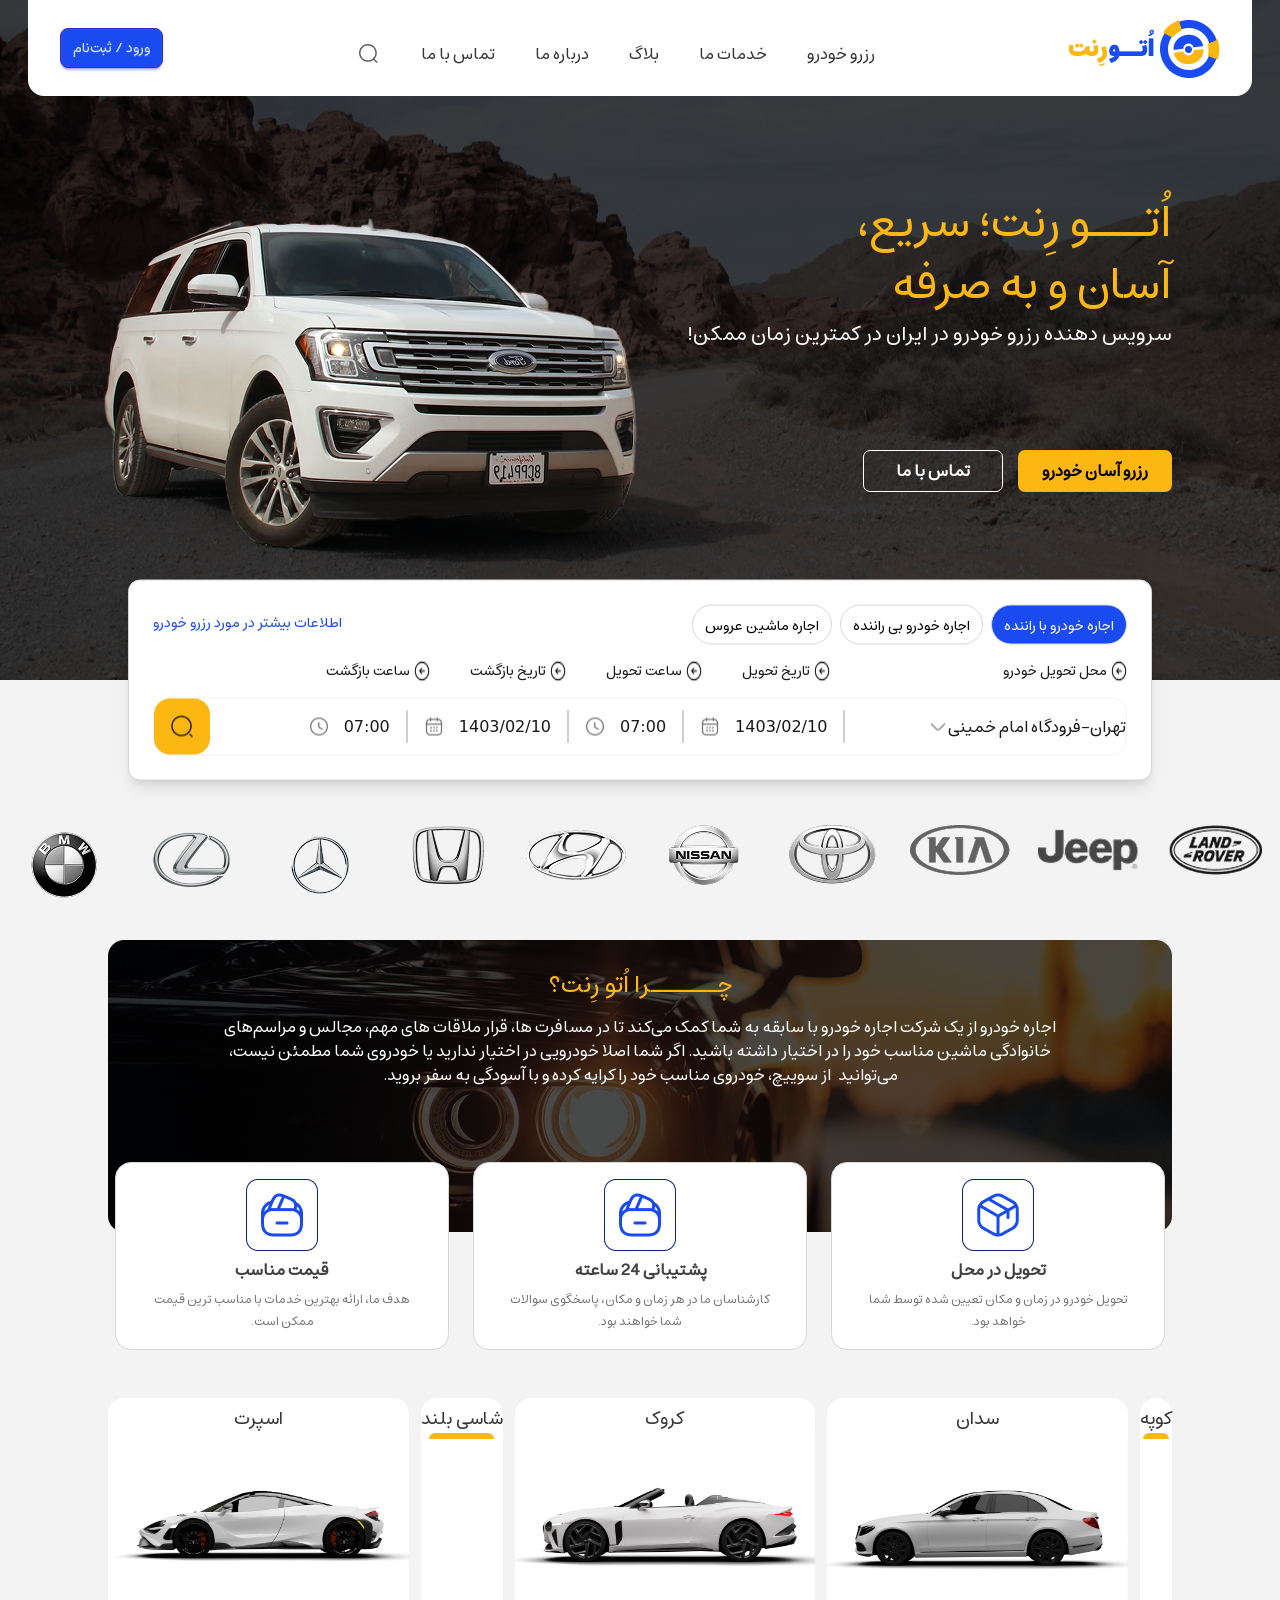
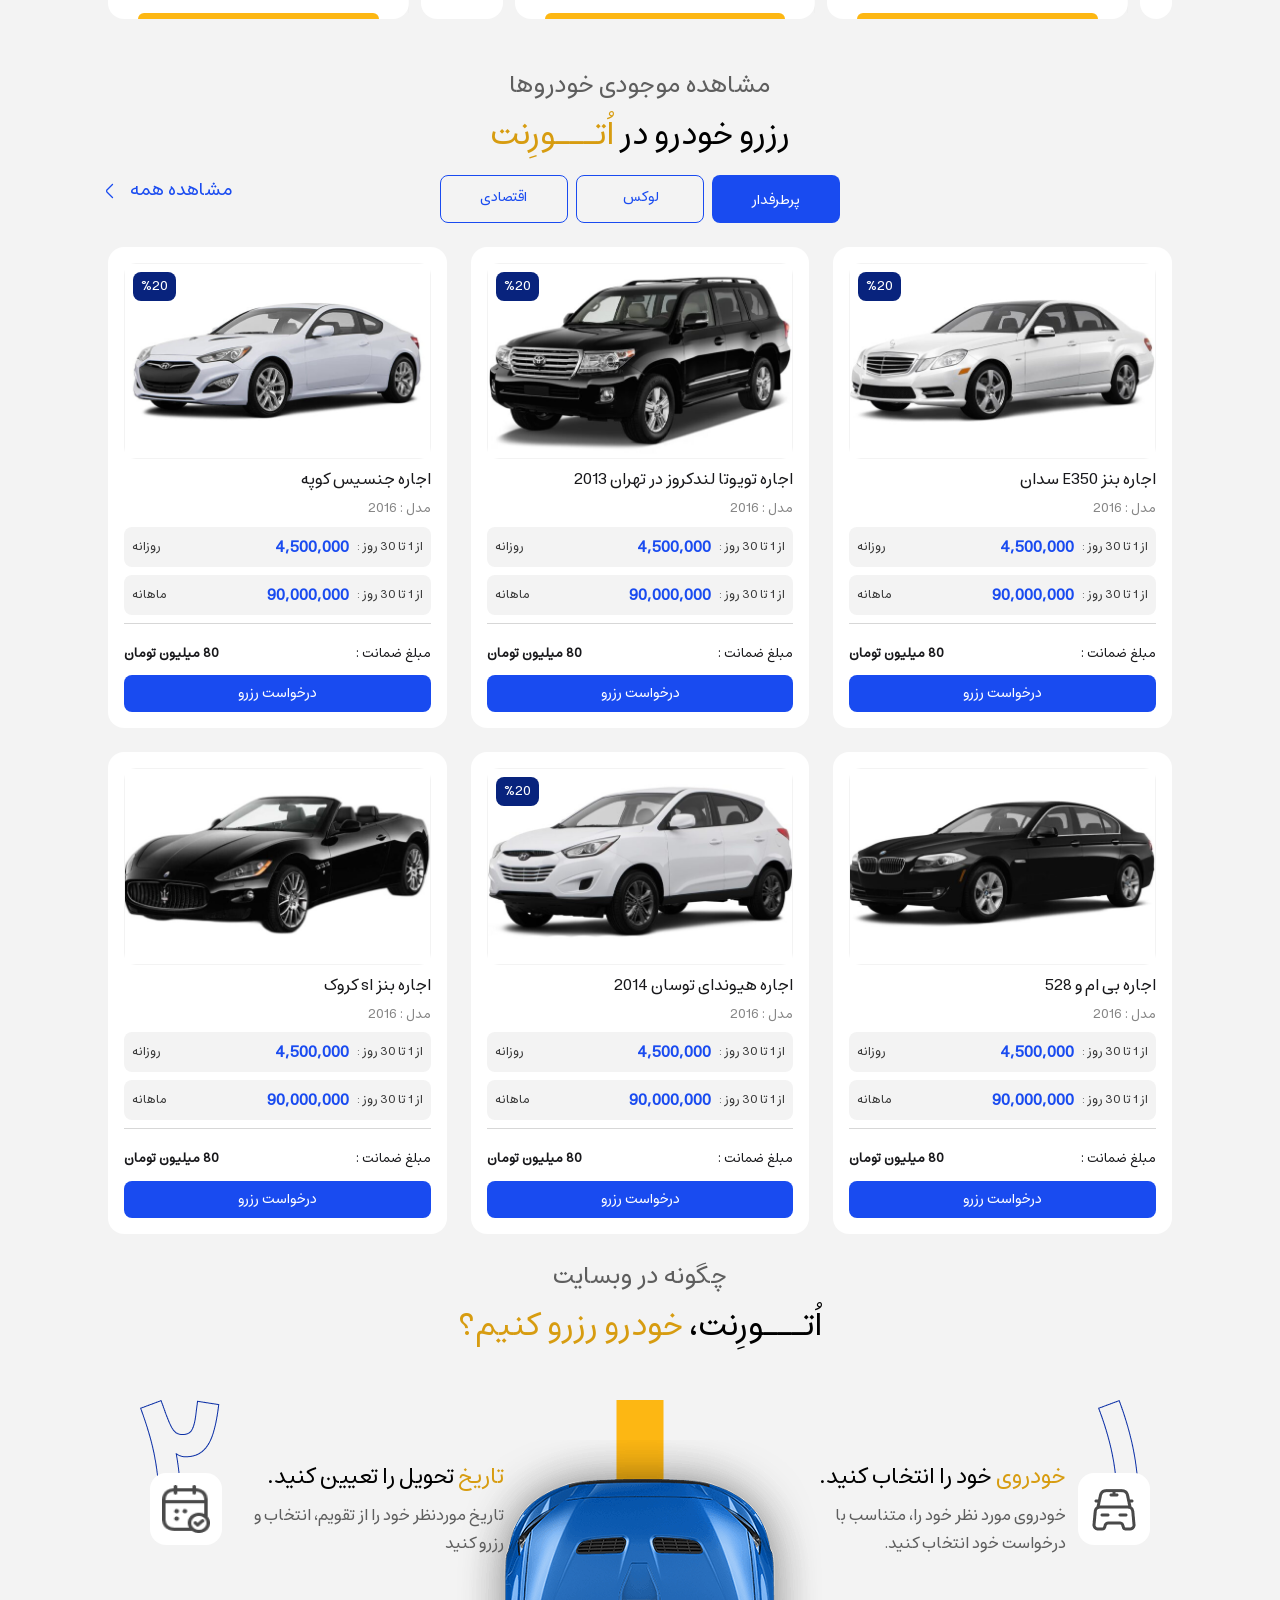
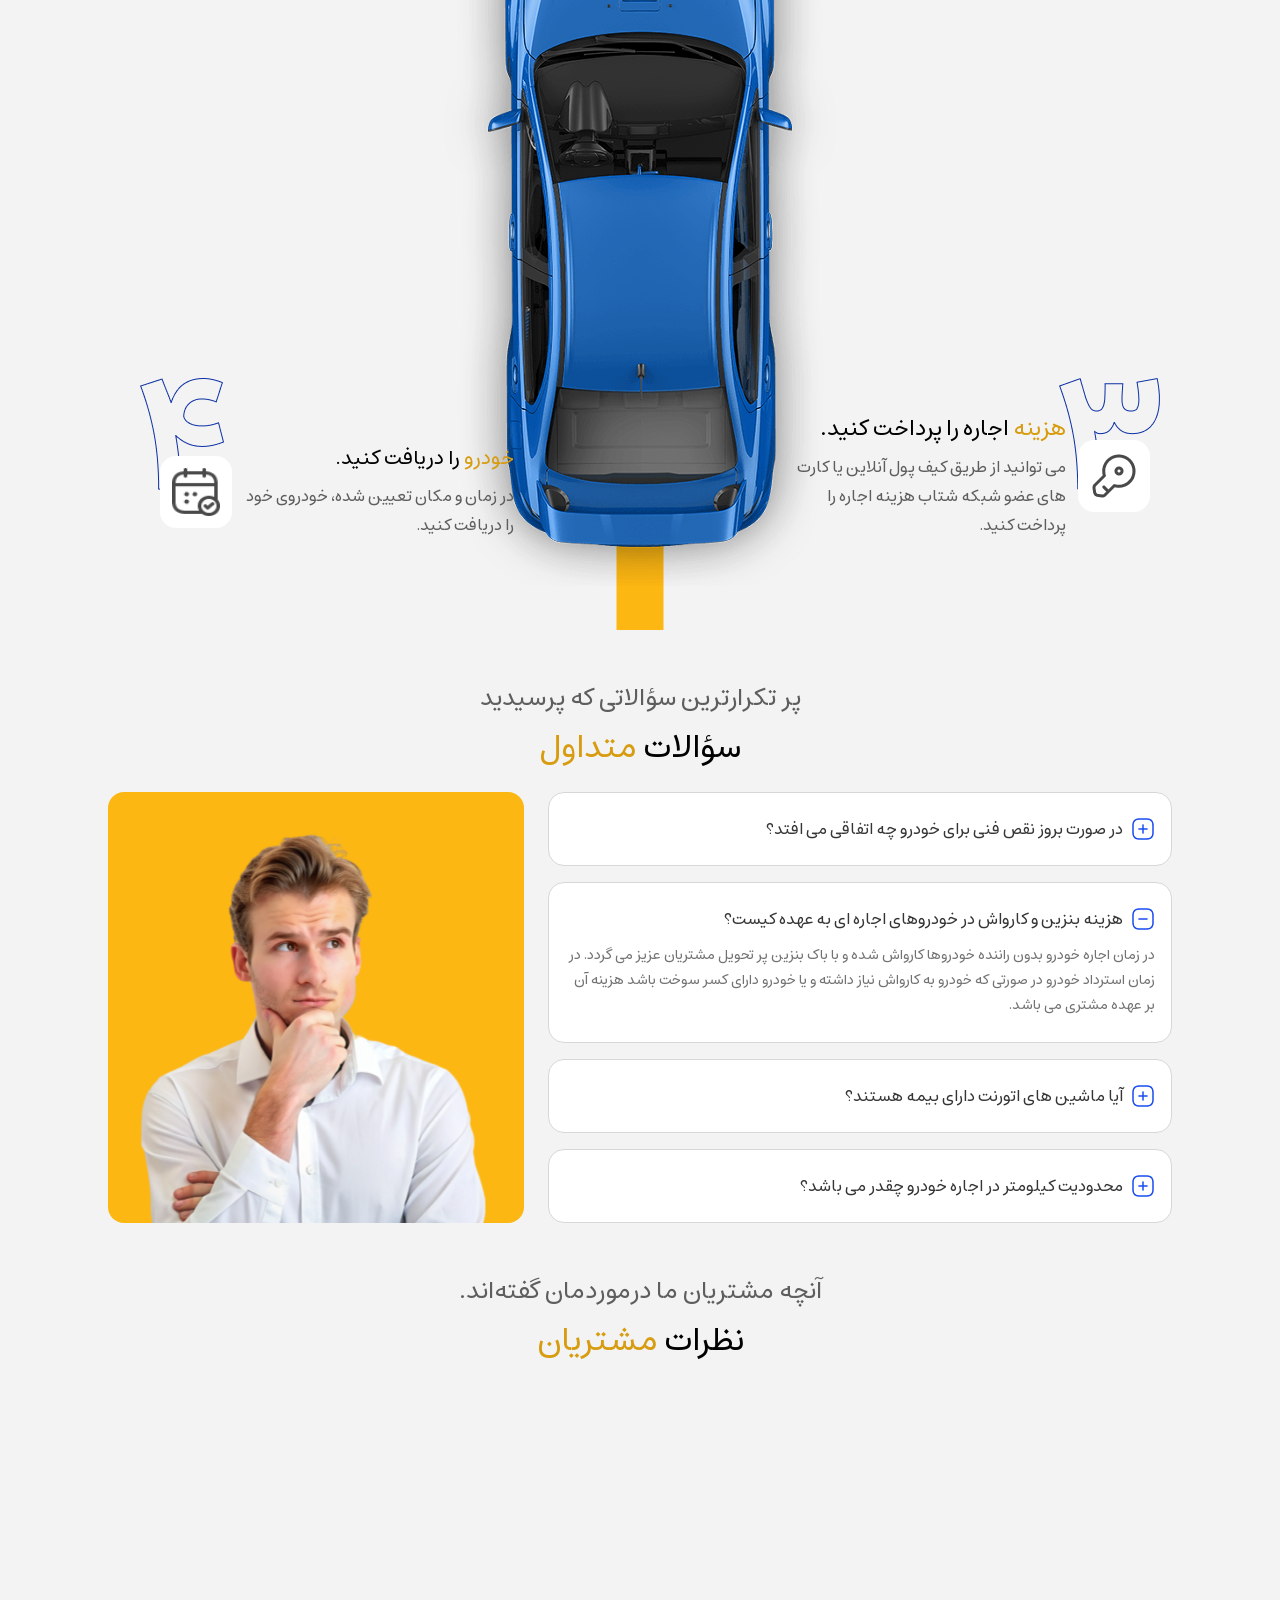
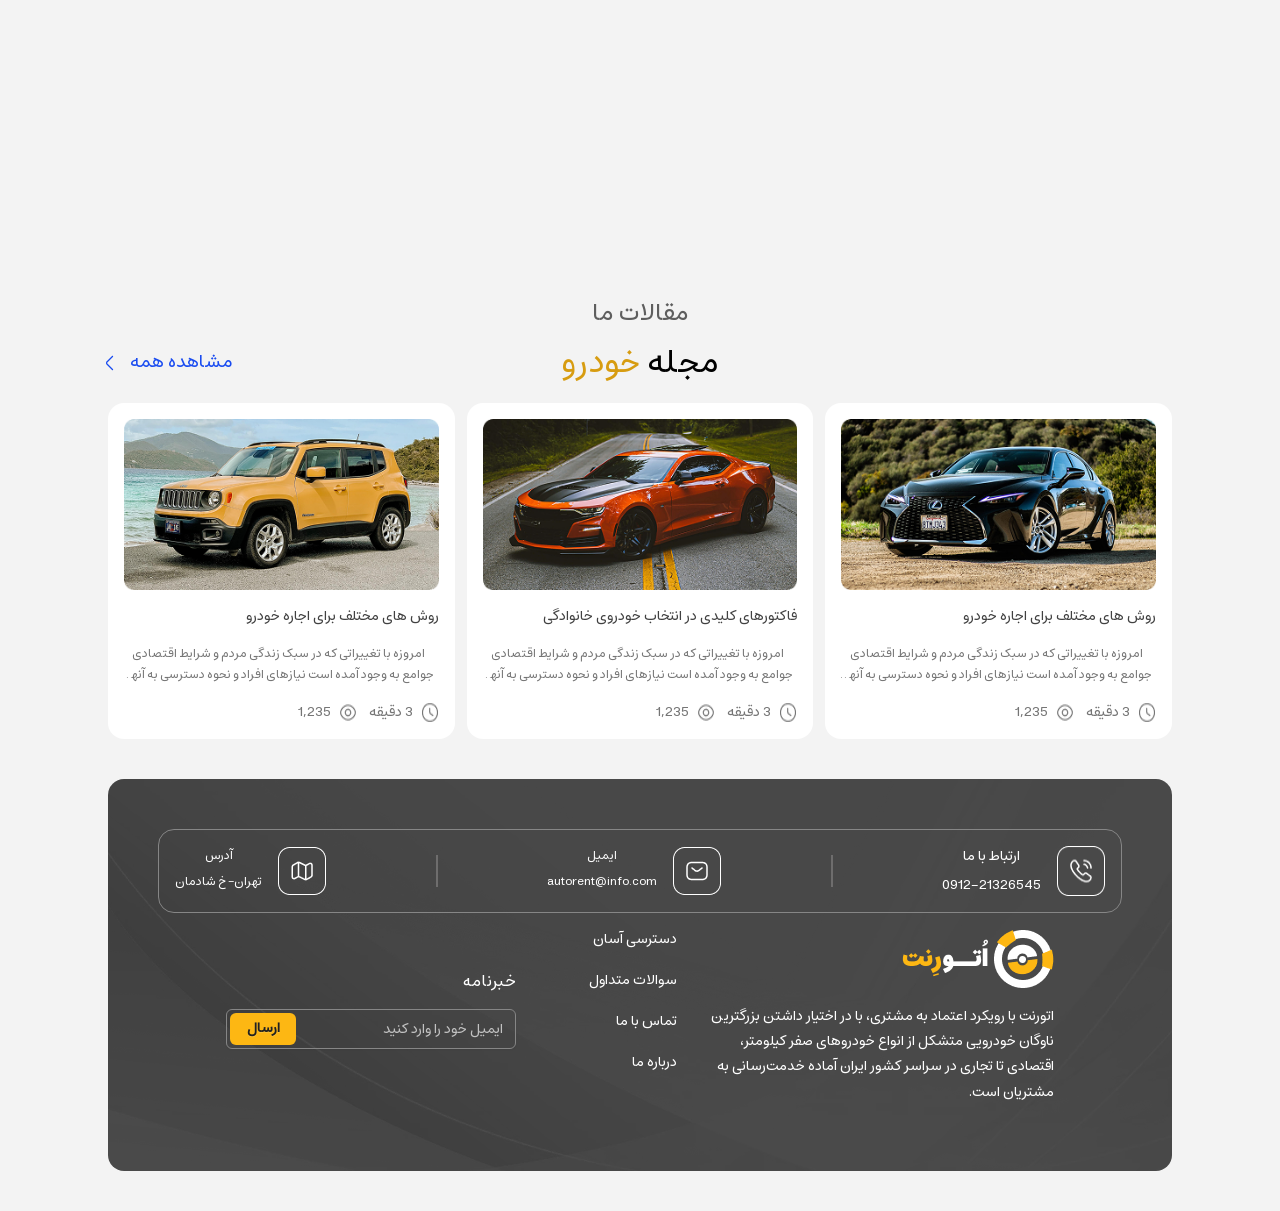
==== index.html @ 55650dcd "auto-2" ====
<!DOCTYPE html>
<html lang="en" dir="rtl">
  <head>
    <meta charset="UTF-8" />
    <meta name="viewport" content="width=device-width, initial-scale=1.0" />
    <title>Auto Rent</title>
    <link rel="shortcut icon" href="./src/images/favicon.ico" type="image/x-icon">
    <link rel="stylesheet" href="./src/css/output.css" />
    <link rel="stylesheet" href="./swiper/swiper-bundle.min.css" />
  </head>
  <body class="bg-[#F3F3F3]">
    <!-- #region wrapper-->
    <div class="wrapper w-full max-w-[1440px] mx-auto">
      <!-- #region banner-header-->
      <div
        class="bannerHeader w-full h-[680px] bg-[url(/src/images/main-page/main-page.png)] bg-center relative"
      >
        <div
          class="w-full h-full bg-[url(/src/images/main-page/top-img.png)] bg-center bg-no-repeat absolute bottom-[-30px]"
        ></div>
        <!-- #region header-menu-->
        <div
          class="w-full lg:max-w-[1224px] lg:h-24 h-20 rounded-b-2xl mx-auto bg-white lg:px-8 px-3 box-border flex justify-between lg:gap-x-8 gap-x-6 items-center relative"
        >
          <!--mobile-menu-->
          <div x-data="{showSidenav:false}" class="md:hidden">
            <button
              @click="showSidenav=true"
              class="absolute top-5 right-3 text-slate-950 rounded-full"
            >
              <svg
                width="45px"
                height="45px"
                viewBox="0 0 24 24"
                fill="none"
                xmlns="http://www.w3.org/2000/svg"
              >
                <g id="SVGRepo_bgCarrier" stroke-width="0"></g>
                <g
                  id="SVGRepo_tracerCarrier"
                  stroke-linecap="round"
                  stroke-linejoin="round"
                ></g>
                <g id="SVGRepo_iconCarrier">
                  <path
                    fill-rule="evenodd"
                    clip-rule="evenodd"
                    d="M4 5C3.44772 5 3 5.44772 3 6C3 6.55228 3.44772 7 4 7H20C20.5523 7 21 6.55228 21 6C21 5.44772 20.5523 5 20 5H4ZM7 12C7 11.4477 7.44772 11 8 11H20C20.5523 11 21 11.4477 21 12C21 12.5523 20.5523 13 20 13H8C7.44772 13 7 12.5523 7 12ZM13 18C13 17.4477 13.4477 17 14 17H20C20.5523 17 21 17.4477 21 18C21 18.5523 20.5523 19 20 19H14C13.4477 19 13 18.5523 13 18Z"
                    fill="#194bf0"
                  ></path>
                </g>
              </svg>
            </button>

            <nav
              x-show="showSidenav"
              x-transition:enter="transition ease-out duration-300"
              x-transition:enter-start="scale-y-0 origin-top"
              x-transition:enter-end="scale-y-100 origin-top"
              x-transition:leave="transition ease-in duration-300"
              x-transition:leave-start="scale-y-100 origin-top"
              x-transition:leave-end="scale-y-0 origin-top"
              class="absolute top-12 right-0 w-60 bg-amber-500 text-white rounded-md shadow-md origin-top z-3"
            >
              <button
                @click="showSidenav=false"
                class="mb-6 p-4 hover:text-gray-500"
              >
                <svg
                  xmlns="http://www.w3.org/2000/svg"
                  fill="none"
                  viewBox="0 0 24 24"
                  stroke-width="1.5"
                  stroke="currentColor"
                  class="w-6 h-6"
                >
                  <path
                    stroke-linecap="round"
                    stroke-linejoin="round"
                    d="M6 18L18 6M6 6l12 12"
                  />
                </svg>
              </button>

              <ul class="text-[12px] text-center">
                <li>
                  <a
                    href="#"
                    class="font-Es block transition duration-400 w-full h-10 pt-2 hover:bg-[#153fc6]"
                    ><p class="">رزرو خودرو</p></a
                  >
                </li>
                <li>
                  <a
                    href="#"
                    class="font-Es block transition duration-400 hover:bg-[#153fc6] w-full h-10 pt-2"
                    >خدمات ما</a
                  >
                </li>
                <li>
                  <a
                    href="#"
                    class="font-Es block transition duration-400 hover:bg-[#153fc6] w-full h-10 pt-2"
                    >بلاگ</a
                  >
                </li>
                <li>
                  <a
                    href="./src/about-us.html"
                    class="font-Es block transition duration-400 hover:bg-[#153fc6] w-full h-10 pt-2"
                    >درباره ما</a
                  >
                </li>
                <li>
                  <a
                    href="./src/call-with-us.html"
                    class="font-Es block transition duration-400 hover:bg-[#153fc6] w-full h-10 pt-2"
                    >تماس با ما</a
                  >
                </li>

                <li>
                  <a
                    href="#"
                    class="font-Es block transition duration-400 hover:bg-[#153fc6] w-full h-10 pt-2"
                    >ورود/ثبت‌نام</a
                  >
                </li>
              </ul>
            </nav>
          </div>
          <div
            class="logo max-w-[152px] max-h-[60px] absolute left-1/2 -translate-x-1/2 top-1/2 -translate-y-1/2 md:static md:translate-x-0 md:translate-y-0"
          >
           <a href="./index.html">
             <img
              src="./src/images/Logo.png"
              alt=""
              class="max-w-[152px] max-h-[60px]"
            />
           </a>
          </div>
          <!-- desktop-menu-->
          <div class="menu lg:w-[507px] w-[450px] h-7 md:block hidden">
            <nav class="w-full h-full flex justify-center gap-x-10">
              <div>
                <a
                  href="#"
                  class="font-Es text-[16px] text-[#353535] whitespace-nowrap"
                  >رزرو خودرو</a
                >
              </div>
              <div>
                <a
                  href="#"
                  class="font-Es text-[16px] text-[#353535] whitespace-nowrap"
                  >خدمات ما</a
                >
              </div>
              <div>
                <a
                  href="#"
                  class="font-Es text-[16px] text-[#353535] whitespace-nowrap"
                  >بلاگ</a
                >
              </div>
              <div>
                <a
                  href="./src/about-us.html"
                  class="font-Es text-[16px] text-[#353535] whitespace-nowrap"
                  >درباره ما</a
                >
              </div>
              <div>
                <a
                  href="./src/call-with-us.html"
                  class="font-Es text-[16px] text-[#353535] whitespace-nowrap"
                  >تماس با ما</a
                >
              </div>
              <img
                class="block w-6 h-6"
                src="./src/images/search-outline.png"
                alt=""
              />
            </nav>
          </div>
          <div class="login md:block hidden">
            <a
              href="#"
              class="btn btn-primary btn-sm w-fit font-Es md:text-[14px] whitespace-nowrap bg-[#194BF0] h-10 rounded-lg font-normal"
              >ورود / ثبت‌نام</a
            >
          </div>
        </div>
        <!-- #endregion header-menu-->
        <div
          class="sm:mt-[97px] xl:mr-[108px] mt-[50px] mr-[50px] z-2 relative"
        >
          <div>
            <h1
              class="sm:w-[335px] sm:h-[124px] font-Es text-[#FDB713] sm:text-[44px] text-[25px] leading-[140%]"
            >
              اُتـــو رِنت؛ سریع، آسان و به صرفه
            </h1>
            <p class="font-Es text-[20px] leading-9 text-[#F9F9F9]">
              سرویس دهنده رزرو خودرو در ایران در کمترین زمان ممکن!
            </p>
          </div>
        </div>

        <!--buttons-header-->
        <div
          class="flex md:flex-row flex-col md:gap-x-[15px] md:gap-y-0 gap-y-[15px] relative z-2 sm:mt-[97px] xl:mr-[108px] mt-[50px] sm:mr-[50px] mx-auto md:w-fit w-[200px]"
        >
          <button
            class="bg-[#FDB713] rounded-[7px] font-Es text-[16px] font-bold text-black py-2 px-6 box-border"
          >
            رزرو آسان خودرو
          </button>
          <button
            class="border border-white rounded-[7px] font-Es text-[16px] font-bold text-white py-2 px-8 box-border"
          >
            تماس با ما
          </button>
        </div>
        <!--buttons-header-->
      </div>
      <!-- #endregion banner-header-->
      <div class="w-full px-4 md:block hidden">
        <div
          class="bg-white rounded-xl border border-[#D7D7D7] shadow-lg w-full max-w-5xl mx-auto mt-4 lg:mt-0 lg:absolute lg:left-1/2 lg:-translate-x-1/2 lg:bottom lg:-translate-y-1/2 p-6 box-border"
        >
          <!-- car-reservation-->
          <div
            class="flex flex-row items-center justify-between md:flex-nowrap flex-wrap md:gap-y-0 gap-y-2.5"
          >
            <div
              class="flex flex-row gap-x-2 md:flex-nowrap flex-wrap md:gap-y-0 gap-y-2.5"
            >
              <div
                class="bg-[#194BF0] h-10 rounded-[20px] border border-[#D7D7D7] px-3"
              >
                <p
                  class="font-Es text-[14px] whitespace-nowrap leading-10 text-white text-center"
                >
                  اجاره خودرو با راننده
                </p>
              </div>

              <div
                class="bg-white h-10 rounded-[20px] border border-[#D7D7D7] px-3"
              >
                <p
                  class="font-Es text-[14px] whitespace-nowrap leading-10 text-black text-center"
                >
                  اجاره خودرو بی راننده
                </p>
              </div>

              <div
                class="bg-white h-10 rounded-[20px] border border-[#D7D7D7] px-3"
              >
                <p
                  class="font-Es text-[14px] whitespace-nowrap leading-10 text-black text-center"
                >
                  اجاره ماشین عروس
                </p>
              </div>
            </div>
            <div>
              <p class="font-Es h-[25px] text-[14px] text-[#194BF0]">
                اطلاعات بیشتر در مورد رزرو خودرو
              </p>
            </div>
          </div>
          <!-- car-reservation-->

          <!--information reserve-->
          <div class="my-4 flex flex-row box-border">
            <div>
              <div class="flex gap-x-1">
                <img src="./src/images/main-page/arrow-left.png" alt="" />
                <p class="font-Es text-[14px]">محل تحویل خودرو</p>
              </div>
            </div>
            <div class="flex flex-row gap-x-10 mx-auto">
              <div class="flex gap-x-1">
                <img src="./src/images/main-page/arrow-left.png" alt="" />
                <p class="font-Es text-[14px]">تاریخ تحویل</p>
              </div>
              <div class="flex gap-x-1">
                <img src="./src/images/main-page/arrow-left.png" alt="" />
                <p class="font-Es text-[14px]">ساعت تحویل</p>
              </div>
              <div class="flex gap-x-1">
                <img src="./src/images/main-page/arrow-left.png" alt="" />
                <p class="font-Es text-[14px]">تاریخ بازگشت</p>
              </div>
              <div class="flex gap-x-1">
                <img src="./src/images/main-page/arrow-left.png" alt="" />
                <p class="font-Es text-[14px]">ساعت بازگشت</p>
              </div>
            </div>
          </div>

          <div
            class="flex border border-[#F3F3F3] rounded-2xl items-center box-border"
          >
            <div class="flex justify-between items-center">
              <p class="font-Es text-[16px]">تهران-فرودگاه امام خمینی</p>
              <img src="./src/images/main-page/arrow-down.png" alt="" />
            </div>

            <div class="flex gap-x-4 mx-auto">
              <div
                class="bg-[#dbd4d4] w-0 h-8 flex border border-[#cfcdcd]"
              ></div>
              <div class="flex justify-between lg:gap-x-[15px] items-center">
                <p>1403/02/10</p>
                <img
                  src="./src/images/main-page/calendar.png"
                  alt=""
                  class="block w-5 h-5"
                />
              </div>

              <div
                class="bg-[#dbd4d4] w-0 h-8 flex border border-[#cfcdcd]"
              ></div>
              <div class="flex justify-between lg:gap-x-[15px] items-center">
                <p>07:00</p>
                <img
                  src="./src/images/main-page/clock.png"
                  alt=""
                  class="block w-5 h-5"
                />
              </div>
              <div
                class="bg-[#dbd4d4] w-0 h-8 flex border border-[#cfcdcd]"
              ></div>
              <div class="flex justify-between lg:gap-x-[15px] items-center">
                <p>1403/02/10</p>
                <img
                  src="./src/images/main-page/calendar.png"
                  alt=""
                  class="block w-5 h-5"
                />
              </div>

              <div
                class="bg-[#dbd4d4] w-0 h-8 flex border border-[#cfcdcd]"
              ></div>
              <div class="flex justify-between lg:gap-x-[15px] items-center">
                <p>07:00</p>
                <img
                  src="./src/images/main-page/clock.png"
                  alt=""
                  class="block w-5 h-5"
                />
              </div>
            </div>
            <div class="mr-4"></div>
            <div class="w-14 h-14 bg-[#FDB713] rounded-2xl p-4 box-border">
              <img src="./src/images/main-page/search-normal.png" alt="" />
            </div>
          </div>
          <!--information reserve-->
        </div>
      </div>

      <!-- #region-brands-car-->
      <div class="w-full lg:mt-[145px] my-[35px] sm:block hidden">
        <div
          class="grid lg:grid-cols-10 md:grid-cols-5 sm:grid-cols-3 grid-cols-2 justify-items-center justify-center"
        >
          <img
            src="./src/images/main-page/brands/land-Rover.png"
            alt=""
            class="block"
          />
          <img src="./src/images/main-page/brands/Jeep.png" alt="" />
          <img src="./src/images/main-page/brands/KIA.png" alt="" />
          <img src="./src/images/main-page/brands/Toyota.png" alt="" />
          <img src="./src/images/main-page/brands/Nissan.png" alt="" />
          <img src="./src/images/main-page/brands/Hyundai.png" alt="" />
          <img src="./src/images/main-page/brands/Honda.png" alt="" />
          <img src="./src/images/main-page/brands/Marcedes.png" alt="" />
          <img src="./src/images/main-page/brands/lexus-logo.png" alt="" />
          <img src="./src/images/main-page/brands/BMW.png" alt="" />
        </div>
      </div>
      <!-- #endregion-brands-car-->

      <!-- #region choise-auto-rent-->
      <div class="w-full xl:px-[108px] lg:px-[50px] px-6 box-border mt-5">
        <div
          class="md:max-w-[1224px] h-[292px] w-full rounded-2xl bg-[url(/src/images/main-page/bg-1.png)] bg-cover relative"
        >
          <div>
            <div class="pt-6 pb-2 box-border">
              <p
                class="font-Es text-[24px] leading-[180%] text-[#FDB713] text-center"
              >
                چــــــرا اُتو رِنت؟
              </p>
            </div>
            <div class="max-w-[845px] mx-auto">
              <p class="font-Es text-white text-center lrading-[180%]">
                اجاره خودرو از یک شرکت اجاره خودرو با سابقه به شما کمک می‌کند تا
                در مسافرت ها، قرار ملاقات‌ های مهم، مجالس و مراسم‌های خانوادگی
                ماشین مناسب خود را در اختیار داشته باشید. اگر شما اصلا خودرویی
                در اختیار ندارید یا خودروی شما مطمئن نیست، می‌توانید از سوییچ،
                خودروی مناسب خود را کرایه کرده و با آسودگی به سفر بروید.
              </p>
            </div>
          </div>
        </div>
      </div>

      <!-- #endregion choise-auto-rent-->

      <!--#region features-->
      <div
        class="h-auto xl:max-w-[1150px] xl:px-[50px] lg:px-10 px-7 flex flex-col md:flex-row gap-y-5 md:gap-x-6 md:gap-y-0 mx-auto md:-mt-[70px] mt-2.5 relative z-5 overflow-x-hidden"
      >
        <div
          class="bg-[#ffffff] rounded-2xl xl:w-[350px] lg:w-[300px] w-full mx-auto h-auto border border-[#D7D7D7] cursor-pointer px-6 py-4 reveal opacity-0"
        >
          <img class="block mx-auto" src="./src/images/delivery.png" alt="" />
          <h1
            class="font-Es font-bold text-[16px] leading-[140%] mx-auto mt-2 text-[#414141] text-center"
          >
            تحویل در محل
          </h1>
          <p
            class="font-Es text-[12px] leading-[180%] text-[#757575] mx-auto text-center lg:w-[264px] mt-2"
          >
            تحویل خودرو در زمان و مکان تعیین شده توسط شما خواهد بود.
          </p>
        </div>
        <div
          class="bg-[#ffffff] rounded-2xl xl:w-[350px] lg:w-[300px] w-full mx-auto h-auto border border-[#D7D7D7] cursor-pointer px-6 py-4 reveal opacity-0"
        >
          <img class="block mx-auto" src="./src/images/price.png" alt="" />
          <h1
            class="font-Es font-bold text-[16px] leading-[140%] mx-auto mt-2 text-[#414141] text-center"
          >
            پشتیبانی 24 ساعته
          </h1>
          <p
            class="font-Es text-[12px] leading-[180%] text-[#757575] mx-auto text-center lg:w-[264px] mt-2"
          >
            کارشناسان ما در هر زمان و مکان، پاسخگوی سوالات شما خواهند بود.
          </p>
        </div>
        <div
          class="bg-[#ffffff] rounded-2xl xl:w-[350px] lg:w-[300px] w-full mx-auto h-auto border border-[#D7D7D7] cursor-pointer px-6 py-4 reveal opacity-0"
        >
          <img class="block mx-auto" src="./src/images/price.png" alt="" />
          <h1
            class="font-Es font-bold text-[16px] leading-[140%] mx-auto mt-2 text-[#414141] text-center"
          >
            قیمت مناسب
          </h1>
          <p
            class="font-Es text-[12px] leading-[180%] text-[#757575] mx-auto text-center lg:w-[264px] mt-2"
          >
            هدف ما، ارائه بهترین خدمات با مناسب ترین قیمت ممکن است.
          </p>
        </div>
      </div>
      <!--#endregion features-->

      <!-- #region type-of-cars-->
      <div
        class="w-full xl:px-[108px] lg:px-[50px] px-6 box-border my-12 sm:block hidden"
      >
        <div
          class="md:max-w-[1224px] w-full flex flex-row justify-between gap-x-3"
        >
          <div class="bg-white rounded-2xl flex flex-col">
            <p
              class="font-Es lg:[24px] md:text-[18px] text-center text-[#353535] mt-2"
            >
              کوپه
            </p>

            <img src="./src/images/main-page/car1.png" alt="" />
            <div class="bg-[#FDB713] rounded-t-lg h-1.5 w-[80%] mx-auto"></div>
          </div>
          <div class="bg-white rounded-2xl flex flex-col">
            <p
              class="font-Es lg:[24px] md:text-[18px] text-center text-[#353535] mt-2"
            >
              سدان
            </p>

            <img src="./src/images/main-page/car2.png" alt="" />
            <div class="bg-[#FDB713] rounded-t-lg h-1.5 w-[80%] mx-auto"></div>
          </div>
          <div class="bg-white rounded-2xl flex flex-col">
            <p
              class="font-Es lg:[24px] md:text-[18px] text-center text-[#353535] mt-2"
            >
              کروک
            </p>

            <img src="./src/images/main-page/car3.png" alt="" />
            <div class="bg-[#FDB713] rounded-t-lg h-1.5 w-[80%] mx-auto"></div>
          </div>
          <div class="bg-white rounded-2xl flex flex-col whitespace-nowrap">
            <p
              class="font-Es lg:[24px] md:text-[18px] text-center text-[#353535] mt-2"
            >
              شاسی بلند
            </p>

            <img src="./src/images/main-page/car4.png" alt="" />
            <div class="bg-[#FDB713] rounded-t-lg h-1.5 w-[80%] mx-auto"></div>
          </div>
          <div class="bg-white rounded-2xl flex flex-col">
            <p
              class="font-Es lg:[24px] md:text-[18px] text-center text-[#353535] mt-2"
            >
              اسپرت
            </p>

            <img src="./src/images/main-page/car5.png" alt="" />
            <div class="bg-[#FDB713] rounded-t-lg h-1.5 w-[80%] mx-auto"></div>
          </div>
        </div>
      </div>
      <!-- #endregion type-of-cars-->

      <!-- #region title-inventory-->
      <div>
        <p
          class="font-Es text-[#5E5E5E] md:text-[24px] text-[20px] text-center mb-2 mt-3"
        >
          مشاهده موجودی خودروها
        </p>
        <h2 class="font-Es md:text-[32px] text-[25px] text-black text-center">
          رزرو خودرو در
          <span class="font-Es md:text-[32px] text-[25px] text-[#D79C10]">
            اُتـــورِنت</span
          >
        </h2>
      </div>

      <!-- category -->
      <div
        class="md:relative flex md:flex-row flex-col md:justify-center md:items-center md:gap-y-0 gap-y-3"
      >
        <div
          class="flex flex-row justify-center items-center gap-x-2 mt-4 flex-wrap md:gap-y-0 gap-y-3"
        >
          <div
            class="w-32 h-12 bg-[#194BF0] rounded-lg py-3 px-10 cursor-pointer"
          >
            <a class="font-Es text-white text-[14px]">پرطرفدار</a>
          </div>
          <div
            class="w-32 h-12 rounded-lg py-2 px-11 border border-[#194BF0] cursor-pointer"
          >
            <a class="font-Es text-[#194BF0] text-[14px]">لوکس</a>
          </div>
          <div
            class="w-32 h-12 rounded-lg py-2 px-10 border border-[#194BF0] cursor-pointer"
          >
            <a class="font-Es text-[#194BF0] text-[14px]">اقتصادی</a>
          </div>
        </div>
        <a
          href=""
          class="text-center flex gap-x-2.5 items-center justify-center md:absolute xl:left-[100px] lg:left-[50px] left-6"
          ><p class="font-Es text-[18px] text-[#194BF0]">مشاهده همه</p>
          <img src="./src/images/main-page/arrow-left-b.png" alt=""
        /></a>
      </div>

      <!-- category -->

      <!-- #endregion title-inventory-->

      <!-- #region info-cars-->

      <div class="w-full xl:px-[108px] lg:px-[50px] px-6 my-6">
        <div class="lg:grid xl:grid-cols-3 lg:grid-cols-2 gap-6 hidden">
          <div
            class="bg-white rounded-2xl p-4 box-border flex flex-col gap-y-3"
          >
            <div class="flex flex-col gap-y-2">
              <div class="border border-[#F3F3F3] rounded-xl relative">
                <img
                  src="./src/images/main-page/info-cars/sedan-e350.jpg"
                  alt=""
                />
                <div
                  class="absolute top-2 left-2 bg-[#08237D] rounded-lg px-2 py-1 box-border"
                >
                  <p class="font-Es text-[14px] text-white">%20</p>
                </div>
              </div>
              <div class="">
                <h3 class="font-Es text-[16px] mb-2">اجاره بنز E350 سدان</h3>
                <p class="font-Es text-[13px] text-[#868686]">مدل : 2016</p>
              </div>

              <div
                class="w-full bg-[#F3F3F3] rounded-lg p-2 flex gap-x-2 items-center font-Es relative"
              >
                <p class="text-[12px] text-[#353535]">از 1 تا 30 روز :</p>
                <p class="text-[#194BF0] text-[16px] font-bold">4,500,000</p>
                <p class="text-[12px] absolute left-2 text-[#353535]">روزانه</p>
              </div>

              <div
                class="w-full bg-[#F3F3F3] rounded-lg p-2 flex gap-x-2 items-center font-Es relative"
              >
                <p class="text-[12px] text-[#353535]">از 1 تا 30 روز :</p>
                <p class="text-[#194BF0] text-[16px] font-bold">90,000,000</p>
                <p class="text-[12px] absolute left-2 text-[#353535]">ماهانه</p>
              </div>
              <div class="border-b border-[#D7D7D7]"></div>
            </div>
            <div
              class="flex items-center justify-between font-Es text-[13px] mt-2"
            >
              <p>مبلغ ضمانت :</p>
              <p class="font-bold">80 میلیون تومان</p>
            </div>
            <div class="w-full rounded-lg px-4 py-2 bg-[#194BF0]">
              <p class="font-Es text-[14px] text-white text-center">
                درخواست رزرو
              </p>
            </div>
          </div>

          <div
            class="bg-white rounded-2xl p-4 box-border flex flex-col gap-y-3"
          >
            <div class="flex flex-col gap-y-2">
              <div class="border border-[#F3F3F3] rounded-xl relative">
                <img
                  src="./src/images/main-page/info-cars/land-cruiser.jpg"
                  alt=""
                />
                <div
                  class="absolute top-2 left-2 bg-[#08237D] rounded-lg px-2 py-1 box-border"
                >
                  <p class="font-Es text-[14px] text-white">%20</p>
                </div>
              </div>
              <div class="">
                <h3 class="font-Es text-[16px] mb-2">
                  اجاره تویوتا لندکروز در تهران 2013
                </h3>
                <p class="font-Es text-[13px] text-[#868686]">مدل : 2016</p>
              </div>

              <div
                class="w-full bg-[#F3F3F3] rounded-lg p-2 flex gap-x-2 items-center font-Es relative"
              >
                <p class="text-[12px] text-[#353535]">از 1 تا 30 روز :</p>
                <p class="text-[#194BF0] text-[16px] font-bold">4,500,000</p>
                <p class="text-[12px] absolute left-2 text-[#353535]">روزانه</p>
              </div>

              <div
                class="w-full bg-[#F3F3F3] rounded-lg p-2 flex gap-x-2 items-center font-Es relative"
              >
                <p class="text-[12px] text-[#353535]">از 1 تا 30 روز :</p>
                <p class="text-[#194BF0] text-[16px] font-bold">90,000,000</p>
                <p class="text-[12px] absolute left-2 text-[#353535]">ماهانه</p>
              </div>
              <div class="border-b border-[#D7D7D7]"></div>
            </div>
            <div
              class="flex items-center justify-between font-Es text-[13px] mt-2"
            >
              <p>مبلغ ضمانت :</p>
              <p class="font-bold">80 میلیون تومان</p>
            </div>
            <div class="w-full rounded-lg px-4 py-2 bg-[#194BF0]">
              <p class="font-Es text-[14px] text-white text-center">
                درخواست رزرو
              </p>
            </div>
          </div>

          <div
            class="bg-white rounded-2xl p-4 box-border flex flex-col gap-y-3"
          >
            <div class="flex flex-col gap-y-2">
              <div class="border border-[#F3F3F3] rounded-xl relative">
                <img
                  src="./src/images/main-page/info-cars/genesis.jpg"
                  alt=""
                />
                <div
                  class="absolute top-2 left-2 bg-[#08237D] rounded-lg px-2 py-1 box-border"
                >
                  <p class="font-Es text-[14px] text-white">%20</p>
                </div>
              </div>
              <div class="">
                <h3 class="font-Es text-[16px] mb-2">اجاره جنسیس کوپه</h3>
                <p class="font-Es text-[13px] text-[#868686]">مدل : 2016</p>
              </div>

              <div
                class="w-full bg-[#F3F3F3] rounded-lg p-2 flex gap-x-2 items-center font-Es relative"
              >
                <p class="text-[12px] text-[#353535]">از 1 تا 30 روز :</p>
                <p class="text-[#194BF0] text-[16px] font-bold">4,500,000</p>
                <p class="text-[12px] absolute left-2 text-[#353535]">روزانه</p>
              </div>

              <div
                class="w-full bg-[#F3F3F3] rounded-lg p-2 flex gap-x-2 items-center font-Es relative"
              >
                <p class="text-[12px] text-[#353535]">از 1 تا 30 روز :</p>
                <p class="text-[#194BF0] text-[16px] font-bold">90,000,000</p>
                <p class="text-[12px] absolute left-2 text-[#353535]">ماهانه</p>
              </div>
              <div class="border-b border-[#D7D7D7]"></div>
            </div>
            <div
              class="flex items-center justify-between font-Es text-[13px] mt-2"
            >
              <p>مبلغ ضمانت :</p>
              <p class="font-bold">80 میلیون تومان</p>
            </div>
            <div class="w-full rounded-lg px-4 py-2 bg-[#194BF0]">
              <p class="font-Es text-[14px] text-white text-center">
                درخواست رزرو
              </p>
            </div>
          </div>

          <div
            class="bg-white rounded-2xl p-4 box-border flex flex-col gap-y-3"
          >
            <div class="flex flex-col gap-y-2">
              <div class="border border-[#F3F3F3] rounded-xl">
                <img
                  src="./src/images/main-page/info-cars/bmw-528.jpg"
                  alt=""
                />
              </div>
              <div class="">
                <h3 class="font-Es text-[16px] mb-2">اجاره بی ام و 528</h3>
                <p class="font-Es text-[13px] text-[#868686]">مدل : 2016</p>
              </div>

              <div
                class="w-full bg-[#F3F3F3] rounded-lg p-2 flex gap-x-2 items-center font-Es relative"
              >
                <p class="text-[12px] text-[#353535]">از 1 تا 30 روز :</p>
                <p class="text-[#194BF0] text-[16px] font-bold">4,500,000</p>
                <p class="text-[12px] absolute left-2 text-[#353535]">روزانه</p>
              </div>

              <div
                class="w-full bg-[#F3F3F3] rounded-lg p-2 flex gap-x-2 items-center font-Es relative"
              >
                <p class="text-[12px] text-[#353535]">از 1 تا 30 روز :</p>
                <p class="text-[#194BF0] text-[16px] font-bold">90,000,000</p>
                <p class="text-[12px] absolute left-2 text-[#353535]">ماهانه</p>
              </div>
              <div class="border-b border-[#D7D7D7]"></div>
            </div>
            <div
              class="flex items-center justify-between font-Es text-[13px] mt-2"
            >
              <p>مبلغ ضمانت :</p>
              <p class="font-bold">80 میلیون تومان</p>
            </div>
            <div class="w-full rounded-lg px-4 py-2 bg-[#194BF0]">
              <p class="font-Es text-[14px] text-white text-center">
                درخواست رزرو
              </p>
            </div>
          </div>

          <div
            class="bg-white rounded-2xl p-4 box-border flex flex-col gap-y-3"
          >
            <div class="flex flex-col gap-y-2">
              <div class="border border-[#F3F3F3] rounded-xl relative">
                <img
                  src="./src/images/main-page/info-cars/hyundai-tucson.jpg"
                  alt=""
                />
                <div
                  class="absolute top-2 left-2 bg-[#08237D] rounded-lg px-2 py-1 box-border"
                >
                  <p class="font-Es text-[14px] text-white">%20</p>
                </div>
              </div>
              <div class="">
                <h3 class="font-Es text-[16px] mb-2">
                  اجاره هیوندای توسان 2014
                </h3>
                <p class="font-Es text-[13px] text-[#868686]">مدل : 2016</p>
              </div>

              <div
                class="w-full bg-[#F3F3F3] rounded-lg p-2 flex gap-x-2 items-center font-Es relative"
              >
                <p class="text-[12px] text-[#353535]">از 1 تا 30 روز :</p>
                <p class="text-[#194BF0] text-[16px] font-bold">4,500,000</p>
                <p class="text-[12px] absolute left-2 text-[#353535]">روزانه</p>
              </div>

              <div
                class="w-full bg-[#F3F3F3] rounded-lg p-2 flex gap-x-2 items-center font-Es relative"
              >
                <p class="text-[12px] text-[#353535]">از 1 تا 30 روز :</p>
                <p class="text-[#194BF0] text-[16px] font-bold">90,000,000</p>
                <p class="text-[12px] absolute left-2 text-[#353535]">ماهانه</p>
              </div>
              <div class="border-b border-[#D7D7D7]"></div>
            </div>
            <div
              class="flex items-center justify-between font-Es text-[13px] mt-2"
            >
              <p>مبلغ ضمانت :</p>
              <p class="font-bold">80 میلیون تومان</p>
            </div>
            <div class="w-full rounded-lg px-4 py-2 bg-[#194BF0]">
              <p class="font-Es text-[14px] text-white text-center">
                درخواست رزرو
              </p>
            </div>
          </div>

          <div
            class="bg-white rounded-2xl p-4 box-border flex flex-col gap-y-3"
          >
            <div class="flex flex-col gap-y-2">
              <div class="border border-[#F3F3F3] rounded-xl">
                <img
                  src="./src/images/main-page/info-cars/maserati.jpg"
                  alt=""
                />
              </div>
              <div class="">
                <h3 class="font-Es text-[16px] mb-2">اجاره بنز sl کروک</h3>
                <p class="font-Es text-[13px] text-[#868686]">مدل : 2016</p>
              </div>

              <div
                class="w-full bg-[#F3F3F3] rounded-lg p-2 flex gap-x-2 items-center font-Es relative"
              >
                <p class="text-[12px] text-[#353535]">از 1 تا 30 روز :</p>
                <p class="text-[#194BF0] text-[16px] font-bold">4,500,000</p>
                <p class="text-[12px] absolute left-2 text-[#353535]">روزانه</p>
              </div>

              <div
                class="w-full bg-[#F3F3F3] rounded-lg p-2 flex gap-x-2 items-center font-Es relative"
              >
                <p class="text-[12px] text-[#353535]">از 1 تا 30 روز :</p>
                <p class="text-[#194BF0] text-[16px] font-bold">90,000,000</p>
                <p class="text-[12px] absolute left-2 text-[#353535]">ماهانه</p>
              </div>
              <div class="border-b border-[#D7D7D7]"></div>
            </div>
            <div
              class="flex items-center justify-between font-Es text-[13px] mt-2"
            >
              <p>مبلغ ضمانت :</p>
              <p class="font-bold">80 میلیون تومان</p>
            </div>
            <div class="w-full rounded-lg px-4 py-2 bg-[#194BF0]">
              <p class="font-Es text-[14px] text-white text-center">
                درخواست رزرو
              </p>
            </div>
          </div>
        </div>

        <!--swiper-->
        <div class="lg:hidden block w-full">
          <div class="swiper mySwiper w-full">
            <div class="swiper-wrapper">
              <div class="swiper-slide flex justify-center items-center">
                <div
                  class="bg-white rounded-2xl p-4 box-border flex flex-col gap-y-3"
                >
                  <div class="flex flex-col gap-y-2">
                    <div class="border border-[#F3F3F3] rounded-xl relative">
                      <img
                        src="./src/images/main-page/info-cars/sedan-e350.jpg"
                        alt=""
                      />
                      <div
                        class="absolute top-2 left-2 bg-[#08237D] rounded-lg px-2 py-1 box-border"
                      >
                        <p class="font-Es text-[14px] text-white">%20</p>
                      </div>
                    </div>
                    <div class="">
                      <h3 class="font-Es text-[16px] mb-2">
                        اجاره بنز E350 سدان
                      </h3>
                      <p class="font-Es text-[13px] text-[#868686]">
                        مدل : 2016
                      </p>
                    </div>

                    <div
                      class="w-full bg-[#F3F3F3] rounded-lg p-2 flex gap-x-2 items-center font-Es relative"
                    >
                      <p class="text-[12px] text-[#353535]">از 1 تا 30 روز :</p>
                      <p class="text-[#194BF0] text-[16px] font-bold">
                        4,500,000
                      </p>
                      <p class="text-[12px] absolute left-2 text-[#353535]">
                        روزانه
                      </p>
                    </div>

                    <div
                      class="w-full bg-[#F3F3F3] rounded-lg p-2 flex gap-x-2 items-center font-Es relative"
                    >
                      <p class="text-[12px] text-[#353535]">از 1 تا 30 روز :</p>
                      <p class="text-[#194BF0] text-[16px] font-bold">
                        90,000,000
                      </p>
                      <p class="text-[12px] absolute left-2 text-[#353535]">
                        ماهانه
                      </p>
                    </div>
                    <div class="border-b border-[#D7D7D7]"></div>
                  </div>
                  <div
                    class="flex items-center justify-between font-Es text-[13px] mt-2"
                  >
                    <p>مبلغ ضمانت :</p>
                    <p class="font-bold">80 میلیون تومان</p>
                  </div>
                  <div class="w-full rounded-lg px-4 py-2 bg-[#194BF0]">
                    <p class="font-Es text-[14px] text-white text-center">
                      درخواست رزرو
                    </p>
                  </div>
                </div>
              </div>
              <div class="swiper-slide flex justify-center items-center">
                <div
                  class="bg-white rounded-2xl p-4 box-border flex flex-col gap-y-3"
                >
                  <div class="flex flex-col gap-y-2">
                    <div class="border border-[#F3F3F3] rounded-xl relative">
                      <img
                        src="./src/images/main-page/info-cars/land-cruiser.jpg"
                        alt=""
                      />
                      <div
                        class="absolute top-2 left-2 bg-[#08237D] rounded-lg px-2 py-1 box-border"
                      >
                        <p class="font-Es text-[14px] text-white">%20</p>
                      </div>
                    </div>
                    <div class="">
                      <h3 class="font-Es text-[16px] mb-2">
                        اجاره تویوتا لندکروز در تهران 2013
                      </h3>
                      <p class="font-Es text-[13px] text-[#868686]">
                        مدل : 2016
                      </p>
                    </div>

                    <div
                      class="w-full bg-[#F3F3F3] rounded-lg p-2 flex gap-x-2 items-center font-Es relative"
                    >
                      <p class="text-[12px] text-[#353535]">از 1 تا 30 روز :</p>
                      <p class="text-[#194BF0] text-[16px] font-bold">
                        4,500,000
                      </p>
                      <p class="text-[12px] absolute left-2 text-[#353535]">
                        روزانه
                      </p>
                    </div>

                    <div
                      class="w-full bg-[#F3F3F3] rounded-lg p-2 flex gap-x-2 items-center font-Es relative"
                    >
                      <p class="text-[12px] text-[#353535]">از 1 تا 30 روز :</p>
                      <p class="text-[#194BF0] text-[16px] font-bold">
                        90,000,000
                      </p>
                      <p class="text-[12px] absolute left-2 text-[#353535]">
                        ماهانه
                      </p>
                    </div>
                    <div class="border-b border-[#D7D7D7]"></div>
                  </div>
                  <div
                    class="flex items-center justify-between font-Es text-[13px] mt-2"
                  >
                    <p>مبلغ ضمانت :</p>
                    <p class="font-bold">80 میلیون تومان</p>
                  </div>
                  <div class="w-full rounded-lg px-4 py-2 bg-[#194BF0]">
                    <p class="font-Es text-[14px] text-white text-center">
                      درخواست رزرو
                    </p>
                  </div>
                </div>
              </div>
              <div class="swiper-slide flex justify-center items-center">
                <div
                  class="bg-white rounded-2xl p-4 box-border flex flex-col gap-y-3"
                >
                  <div class="flex flex-col gap-y-2">
                    <div class="border border-[#F3F3F3] rounded-xl relative">
                      <img
                        src="./src/images/main-page/info-cars/genesis.jpg"
                        alt=""
                      />
                      <div
                        class="absolute top-2 left-2 bg-[#08237D] rounded-lg px-2 py-1 box-border"
                      >
                        <p class="font-Es text-[14px] text-white">%20</p>
                      </div>
                    </div>
                    <div class="">
                      <h3 class="font-Es text-[16px] mb-2">اجاره جنسیس کوپه</h3>
                      <p class="font-Es text-[13px] text-[#868686]">
                        مدل : 2016
                      </p>
                    </div>

                    <div
                      class="w-full bg-[#F3F3F3] rounded-lg p-2 flex gap-x-2 items-center font-Es relative"
                    >
                      <p class="text-[12px] text-[#353535]">از 1 تا 30 روز :</p>
                      <p class="text-[#194BF0] text-[16px] font-bold">
                        4,500,000
                      </p>
                      <p class="text-[12px] absolute left-2 text-[#353535]">
                        روزانه
                      </p>
                    </div>

                    <div
                      class="w-full bg-[#F3F3F3] rounded-lg p-2 flex gap-x-2 items-center font-Es relative"
                    >
                      <p class="text-[12px] text-[#353535]">از 1 تا 30 روز :</p>
                      <p class="text-[#194BF0] text-[16px] font-bold">
                        90,000,000
                      </p>
                      <p class="text-[12px] absolute left-2 text-[#353535]">
                        ماهانه
                      </p>
                    </div>
                    <div class="border-b border-[#D7D7D7]"></div>
                  </div>
                  <div
                    class="flex items-center justify-between font-Es text-[13px] mt-2"
                  >
                    <p>مبلغ ضمانت :</p>
                    <p class="font-bold">80 میلیون تومان</p>
                  </div>
                  <div class="w-full rounded-lg px-4 py-2 bg-[#194BF0]">
                    <p class="font-Es text-[14px] text-white text-center">
                      درخواست رزرو
                    </p>
                  </div>
                </div>
              </div>
              <div class="swiper-slide flex justify-center items-center">
                <div
                  class="bg-white rounded-2xl p-4 box-border flex flex-col gap-y-3"
                >
                  <div class="flex flex-col gap-y-2">
                    <div class="border border-[#F3F3F3] rounded-xl relative">
                      <img
                        src="./src/images/main-page/info-cars/bmw-528.jpg"
                        alt=""
                      />
                      <div
                        class="absolute top-2 left-2 bg-[#08237D] rounded-lg px-2 py-1 box-border"
                      >
                        <p class="font-Es text-[14px] text-white">%20</p>
                      </div>
                    </div>
                    <div class="">
                      <h3 class="font-Es text-[16px] mb-2">
                        اجاره بی ام و 528
                      </h3>
                      <p class="font-Es text-[13px] text-[#868686]">
                        مدل : 2016
                      </p>
                    </div>

                    <div
                      class="w-full bg-[#F3F3F3] rounded-lg p-2 flex gap-x-2 items-center font-Es relative"
                    >
                      <p class="text-[12px] text-[#353535]">از 1 تا 30 روز :</p>
                      <p class="text-[#194BF0] text-[16px] font-bold">
                        4,500,000
                      </p>
                      <p class="text-[12px] absolute left-2 text-[#353535]">
                        روزانه
                      </p>
                    </div>

                    <div
                      class="w-full bg-[#F3F3F3] rounded-lg p-2 flex gap-x-2 items-center font-Es relative"
                    >
                      <p class="text-[12px] text-[#353535]">از 1 تا 30 روز :</p>
                      <p class="text-[#194BF0] text-[16px] font-bold">
                        90,000,000
                      </p>
                      <p class="text-[12px] absolute left-2 text-[#353535]">
                        ماهانه
                      </p>
                    </div>
                    <div class="border-b border-[#D7D7D7]"></div>
                  </div>
                  <div
                    class="flex items-center justify-between font-Es text-[13px] mt-2"
                  >
                    <p>مبلغ ضمانت :</p>
                    <p class="font-bold">80 میلیون تومان</p>
                  </div>
                  <div class="w-full rounded-lg px-4 py-2 bg-[#194BF0]">
                    <p class="font-Es text-[14px] text-white text-center">
                      درخواست رزرو
                    </p>
                  </div>
                </div>
              </div>
              <div class="swiper-slide flex justify-center items-center">
                <div
                  class="bg-white rounded-2xl p-4 box-border flex flex-col gap-y-3"
                >
                  <div class="flex flex-col gap-y-2">
                    <div class="border border-[#F3F3F3] rounded-xl relative">
                      <img
                        src="./src/images/main-page/info-cars/hyundai-tucson.jpg"
                        alt=""
                      />
                      <div
                        class="absolute top-2 left-2 bg-[#08237D] rounded-lg px-2 py-1 box-border"
                      >
                        <p class="font-Es text-[14px] text-white">%20</p>
                      </div>
                    </div>
                    <div class="">
                      <h3 class="font-Es text-[16px] mb-2">
                        اجاره هیوندای توسان 2014
                      </h3>
                      <p class="font-Es text-[13px] text-[#868686]">
                        مدل : 2016
                      </p>
                    </div>

                    <div
                      class="w-full bg-[#F3F3F3] rounded-lg p-2 flex gap-x-2 items-center font-Es relative"
                    >
                      <p class="text-[12px] text-[#353535]">از 1 تا 30 روز :</p>
                      <p class="text-[#194BF0] text-[16px] font-bold">
                        4,500,000
                      </p>
                      <p class="text-[12px] absolute left-2 text-[#353535]">
                        روزانه
                      </p>
                    </div>

                    <div
                      class="w-full bg-[#F3F3F3] rounded-lg p-2 flex gap-x-2 items-center font-Es relative"
                    >
                      <p class="text-[12px] text-[#353535]">از 1 تا 30 روز :</p>
                      <p class="text-[#194BF0] text-[16px] font-bold">
                        90,000,000
                      </p>
                      <p class="text-[12px] absolute left-2 text-[#353535]">
                        ماهانه
                      </p>
                    </div>
                    <div class="border-b border-[#D7D7D7]"></div>
                  </div>
                  <div
                    class="flex items-center justify-between font-Es text-[13px] mt-2"
                  >
                    <p>مبلغ ضمانت :</p>
                    <p class="font-bold">80 میلیون تومان</p>
                  </div>
                  <div class="w-full rounded-lg px-4 py-2 bg-[#194BF0]">
                    <p class="font-Es text-[14px] text-white text-center">
                      درخواست رزرو
                    </p>
                  </div>
                </div>
              </div>
              <div class="swiper-slide flex justify-center items-center">
                <div
                  class="bg-white rounded-2xl p-4 box-border flex flex-col gap-y-3"
                >
                  <div class="flex flex-col gap-y-2">
                    <div class="border border-[#F3F3F3] rounded-xl">
                      <img
                        src="./src/images/main-page/info-cars/maserati.jpg"
                        alt=""
                      />
                    </div>
                    <div class="">
                      <h3 class="font-Es text-[16px] mb-2">
                        اجاره بنز sl کروک
                      </h3>
                      <p class="font-Es text-[13px] text-[#868686]">
                        مدل : 2016
                      </p>
                    </div>

                    <div
                      class="w-full bg-[#F3F3F3] rounded-lg p-2 flex gap-x-2 items-center font-Es relative"
                    >
                      <p class="text-[12px] text-[#353535]">از 1 تا 30 روز :</p>
                      <p class="text-[#194BF0] text-[16px] font-bold">
                        4,500,000
                      </p>
                      <p class="text-[12px] absolute left-2 text-[#353535]">
                        روزانه
                      </p>
                    </div>

                    <div
                      class="w-full bg-[#F3F3F3] rounded-lg p-2 flex gap-x-2 items-center font-Es relative"
                    >
                      <p class="text-[12px] text-[#353535]">از 1 تا 30 روز :</p>
                      <p class="text-[#194BF0] text-[16px] font-bold">
                        90,000,000
                      </p>
                      <p class="text-[12px] absolute left-2 text-[#353535]">
                        ماهانه
                      </p>
                    </div>
                    <div class="border-b border-[#D7D7D7]"></div>
                  </div>
                  <div
                    class="flex items-center justify-between font-Es text-[13px] mt-2"
                  >
                    <p>مبلغ ضمانت :</p>
                    <p class="font-bold">80 میلیون تومان</p>
                  </div>
                  <div class="w-full rounded-lg px-4 py-2 bg-[#194BF0]">
                    <p class="font-Es text-[14px] text-white text-center">
                      درخواست رزرو
                    </p>
                  </div>
                </div>
              </div>
            </div>
            <div class="swiper-pagination"></div>
          </div>
        </div>
      </div>

      <!-- #endregion info-cars-->

      <!--#region How to book-->

      <!-- title-->
      <div>
        <p
          class="font-Es text-[#5E5E5E] md:text-[24px] text-[20px] text-center mb-2 mt-3"
        >
          چگونه در وبسایت
        </p>

        <h2 class="font-Es md:text-[32px] text-[25px] text-black text-center">
          اُتـــورِنت،
          <span class="font-Es md:text-[32px] text-[25px] text-[#D79C10]">
            خودرو رزرو کنیم؟
          </span>
        </h2>
      </div>
      <!-- title-->

      <div class="w-full xl:px-[90px] px-3 h-[820px] pt-[50px] md:mb-[60px]">
        <div class="max-w-[1224px] relative h-full md:flex-none">
          <!--step-1-->
          <div
            class="md:w-fit md:absolute md:top-0 md:righ-0 md:flex-none flex flex-row justify-center md:gap-x-0 gap-x-3 mb-20"
          >
            <div>
              <img
                src="./src/images/main-page/how-to-book/1.png"
                alt=""
                class="md:absolute md:top-0 md:right-[50px]"
              />
            </div>
            <div
              class="flex items-center gap-x-3 z-3 md:relative md:top-[60px] md:right-10 w-fit"
            >
              <div class="bg-white rounded-2xl p-3 box-border">
                <img
                  src="./src/images/main-page/how-to-book/car.png"
                  alt=""
                  class="block w-12 h-12"
                />
              </div>
              <div class="font-Es lg:w-[270px] md:w-[230px]">
                <p class="lg:text-[22px] text-[20px] text-[#D79C10] mb-2">
                  خودروی <span class="text-black"> خود را انتخاب کنید.</span>
                </p>
                <p class="text-[#5E5E5E] text-[16px] leading-[180%]">
                  خودروی مورد نظر خود را، متناسب با درخواست خود انتخاب کنید.
                </p>
              </div>
            </div>
          </div>
          <!--step-1-->

          <!--step-2-->
          <div
            class="md:w-fit md:absolute md:top-0 md:left-0 md:flex-none flex flex-row-reverse justify-center md:gap-x-0 gap-x-3 mb-20"
          >
            <div>
              <img
                src="./src/images/main-page/how-to-book/2.png"
                alt=""
                class="md:absolute md:top-0 md:left-[50px]"
              />
            </div>
            <div
              class="flex items-center gap-x-3 z-3 md:relative md:top-[60px] md:left-[60px] w-fit"
            >
              <div class="font-Es lg:w-[270px] md:w-[230px]">
                <p class="lg:text-[22px] text-[20px] text-[#D79C10] mb-2">
                  تاریخ <span class="text-black"> تحویل را تعیین کنید.</span>
                </p>
                <p class="text-[#5E5E5E] text-[16px] leading-[180%]">
                  تاریخ موردنظر خود را از تقویم، انتخاب و رزرو کنید
                </p>
              </div>
              <div class="bg-white rounded-2xl p-3 box-border">
                <img
                  src="./src/images/main-page/how-to-book/Vector.png"
                  alt=""
                  class="block w-12 h-12"
                />
              </div>
            </div>
          </div>
          <!--step-2-->

          <!--step-3-->
          <div
            class="md:w-fit md:absolute md:bottom-0 md:righ-0 md:flex-none flex flex-row justify-center items-center md:gap-x-0 gap-x-3 mb-20"
          >
            <div>
              <img
                src="./src/images/main-page/how-to-book/3.png"
                alt=""
                class="md:absolute md:bottom-0 md:right-[30px]"
              />
            </div>
            <div
              class="flex items-center gap-x-3 z-3 md:relative md:bottom-[-50px] md:right-10 w-fit"
            >
              <div class="bg-white rounded-2xl p-3 box-border">
                <img
                  src="./src/images/main-page/how-to-book/key.png"
                  alt=""
                  class="block w-12 h-12"
                />
              </div>
              <div class="font-Es lg:w-[270px] md:w-[230px]">
                <p class="lg:text-[22px] text-[20px] text-[#D79C10] mb-2">
                  هزینه <span class="text-black"> اجاره را پرداخت کنید.</span>
                </p>
                <p class="text-[#5E5E5E] text-[16px] leading-[180%]">
                  می توانید از طریق کیف پول آنلاین یا کارت های عضو شبکه شتاب
                  هزینه اجاره را پرداخت کنید.
                </p>
              </div>
            </div>
          </div>
          <!--step-3-->

          <!--step-4-->
          <div
            class="md:w-fit md:absolute md:bottom-0 md:left-0 md:flex-none flex flex-row-reverse justify-center md:gap-x-0 gap-x-3 mb-20"
          >
            <div>
              <img
                src="./src/images/main-page/how-to-book/4.png"
                alt=""
                class="md:absolute md:bottom-0 md:left-[50px]"
              />
            </div>
            <div
              class="flex items-center gap-x-3 z-3 md:relative md:bottom-[-50px] md:left-[70px] w-fit"
            >
              <div class="font-Es lg:w-[270px] md:w-[230px]">
                <p class="lgtext-[22px] text-[20px] text-[#D79C10] mb-2">
                  خودرو <span class="text-black"> را دریافت کنید.</span>
                </p>
                <p class="text-[#5E5E5E] text-[16px] leading-[180%]">
                  در زمان و مکان تعیین شده، خودروی خود را دریافت کنید.
                </p>
              </div>
              <div class="bg-white rounded-2xl p-3 box-border">
                <img
                  src="./src/images/main-page/how-to-book/Vector.png"
                  alt=""
                  class="block w-12 h-12"
                />
              </div>
            </div>
          </div>
          <!--step-4-->

          <div
            class="lg:block hidden w-[47px] h-[244px] bg-[#FDB713] absolute left-1/2 -translate-x-1/2"
          ></div>
          <div
            class="lg:block hidden w-[47px] h-[135px] bg-[#FDB713] absolute left-1/2 -translate-x-1/2 bottom-[-60px]"
          ></div>

          <div
            class="lg:block hidden absolute left-1/2 -translate-x-1/2 top-10"
          >
            <img src="./src/images/main-page/how-to-book/blue-car.png" alt="" />
          </div>
        </div>
      </div>

      <!-- #endregion How to book-->

      <!-- #region questions-->
      <div class="md:pt-[30px]">
        <p
          class="font-Es text-[#5E5E5E] md:text-[24px] text-[20px] text-center mb-2 mt-5"
        >
          پر تکرارترین سؤالاتی که پرسیدید
        </p>

        <h2 class="font-Es md:text-[32px] text-[25px] text-black text-center">
          سؤالات
          <span class="font-Es md:text-[32px] text-[25px] text-[#D79C10]">
            متداول
          </span>
        </h2>
      </div>

      <div class="w-full lg:px-[108px] px-6 mt-5">
        <div class="flex gap-x-6">
          <div class="flex flex-col gap-y-4 sm:w-[60%] w-full">
            <!-- question-1-->
            <div
              class="w-full flex gap-x-2 bg-white border border-[#D7D7D7] rounded-2xl px-4 py-6 box-border"
            >
              <img src="./src/images/main-page/add-square.png" alt="" />
              <p class="text-[16px] font-Es text-[#353535]">
                در صورت بروز نقص فنی برای خودرو چه اتفاقی می افتد؟
              </p>
            </div>
            <!-- question-1-->

            <!-- question-2-->
            <div
              class="w-full bg-white border border-[#D7D7D7] rounded-2xl px-4 py-6 box-border"
            >
              <div class="flex gap-x-2 mb-3">
                <img src="./src/images/main-page/minus-square.png" alt="" />
                <p class="text-[16px] font-Es text-[#353535]">
                  هزینه بنزین و کارواش در خودروهای اجاره ای به عهده کیست؟
                </p>
              </div>
              <p class="font-Es text-[14px] text-[#727272] leading-[180%]">
                در زمان اجاره خودرو بدون راننده خودروها کارواش شده و با باک
                بنزین پر تحویل مشتریان عزیز می گردد. در زمان استرداد خودرو در
                صورتی که خودرو به کارواش نیاز داشته و یا خودرو دارای کسر سوخت
                باشد هزینه آن بر عهده مشتری می باشد.
              </p>
            </div>
            <!-- question-2-->

            <!-- question-3-->
            <div
              class="w-full flex gap-x-2 bg-white border border-[#D7D7D7] rounded-2xl px-4 py-6 box-border"
            >
              <img src="./src/images/main-page/add-square.png" alt="" />
              <p class="text-[16px] font-Es text-[#353535]">
                آیا ماشین های اتورنت دارای بیمه هستند؟
              </p>
            </div>
            <!-- question-3-->

            <!--question-4-->
            <div
              class="w-full flex gap-x-2 bg-white border border-[#D7D7D7] rounded-2xl px-4 py-6 box-border"
            >
              <img src="./src/images/main-page/add-square.png" alt="" />
              <p class="text-[16px] font-Es text-[#353535]">
                محدودیت کیلومتر در اجاره خودرو چقدر می باشد؟
              </p>
            </div>
            <!--question-4-->
          </div>
          <div
            class="w-[40%] bg-[url(/src/images/main-page/question.png)] bg-center rounded-2xl sm:block hidden"
          ></div>
        </div>
      </div>
      <!-- #endregion questions-->

      <!-- #region Customers-reviews-->
      <div class="md:pt-[30px]">
        <p
          class="font-Es text-[#5E5E5E] md:text-[24px] text-[20px] text-center mb-2 mt-5"
        >
          آنچه مشتریان ما درموردمان گفته‌اند.
        </p>

        <h2 class="font-Es md:text-[32px] text-[25px] text-black text-center">
          نظرات
          <span class="font-Es md:text-[32px] text-[25px] text-[#D79C10]">
            مشتریان
          </span>
        </h2>
      </div>

      <div class="w-full lg:px-[108px] px-6 py-2 reveal">
        <div
          class="bg-white md:max-w-[1220px] p-4 md:block flex flex-row justify-between border border-[#D7D7D7] rounded-2xl"
        >
          <div class="flex flex-col gap-y-1 justify-center w-fit mx-auto">
            <div
              class="rounded-full border-[5px] border-[#194BF0] w-[132px] h-[130px] overflow-hidden mx-auto"
            >
              <img
                src="./src/images/main-page/review/customer-1.jpg"
                alt=""
                class="w-full h-full object-cover"
              />
            </div>
            <p class="font-Es text-[14px] text-center">اولدوز بهاور</p>
            <div class="flex justify-center gap-x-1">
              <img src="./src/images/main-page/review/star.png" alt="" />
              <img src="./src/images/main-page/review/star-yellow.png" alt="" />
              <img src="./src/images/main-page/review/star-yellow.png" alt="" />
              <img src="./src/images/main-page/review/star-yellow.png" alt="" />
              <img src="./src/images/main-page/review/star-yellow.png" alt="" />
            </div>
          </div>
          <p
            class="font-Es text-[14px] text-[#727272] leading-[180%] text-center line-clamp-5 mt-6"
          >
            اولین بار بود که برای مسافرت ماشین اجاره می‌کردم و به دنبال یک شرکت
            با سابقه و مطمئن می‌گشتم! <br />بدون هیچ شکی میگم، اتو رنت تو کار
            خودش بهترینه!<br />پشتیبانی عالی، هزینه بسیار مناسب، آسان بودن روند
            اجاره و رزرو؛ هرچی بگم کم گفتم! <br />حتما دفعه بعد هم برای اجاره
            ماشین به سراغشون میام.
          </p>
        </div>
        <div
          class="md:max-w-[1220px] md:flex items-center justify-center gap-x-3 mt-6 grid grid-cols-2 grid-items-center gap-y-2"
        >
          <div
            class="border border-[#D7D7D7] rounded-2xl p-4 box-border bg-[#FDB713] md:w-[270px] w-full"
          >
            <div class="flex gap-2 items-center justify-center">
              <img
                src="./src/images/main-page/review/customer-1.jpg"
                alt=""
                class="w-16 h-16 block rounded-full"
              />
              <div class="flex flex-col gap-y-1 font-Es">
                <p class="sm:text-[14px] text-[12px] whitespace-nowrap">
                  اولدوز بهاور
                </p>
                <p class="text-[#494949] text-[12px]">27 دی ماه 1390</p>
              </div>
            </div>
          </div>

          <div
            class="border border-[#D7D7D7] rounded-2xl p-4 box-border md:w-[270px] w-full"
          >
            <div class="flex gap-2 items-center justify-center">
              <img
                src="./src/images/main-page/review/customer-2.jpg"
                alt=""
                class="w-16 h-16 block rounded-full"
              />
              <div class="flex flex-col gap-y-1 font-Es">
                <p class="sm:text-[14px] text-[12px] whitespace-nowrap">
                  محمدجواد امینی
                </p>
                <p class="text-[#494949] text-[12px]">27 دی ماه 1390</p>
              </div>
            </div>
          </div>

          <div
            class="border border-[#D7D7D7] rounded-2xl p-4 box-border md:w-[270px] w-full"
          >
            <div class="flex gap-2 items-center justify-center">
              <img
                src="./src/images/main-page/review/customer-3.jpg"
                alt=""
                class="w-16 h-16 block rounded-full"
              />
              <div class="flex flex-col gap-y-1 font-Es">
                <p class="sm:text-[14px] text-[12px] whitespace-nowrap">
                  فرزانه حیدری
                </p>
                <p class="text-[#494949] text-[12px]">27 دی ماه 1390</p>
              </div>
            </div>
          </div>

          <div
            class="border border-[#D7D7D7] rounded-2xl p-4 box-border md:w-[270px] w-full"
          >
            <div class="flex gap-2 items-center justify-center">
              <img
                src="./src/images/main-page/review/customer-4.jpg"
                alt=""
                class="w-16 h-16 block rounded-full"
              />
              <div class="flex flex-col gap-y-1 font-Es">
                <p class="sm:text-[14px] text-[12px] whitespace-nowrap">
                  فاطمه ابراهیمی‌
                </p>
                <p class="text-[#494949] text-[12px]">27 دی ماه 1390</p>
              </div>
            </div>
          </div>
        </div>
      </div>
      <!-- #endregion Customers-reviews-->

      <!-- #region Articles-->

      <div class="md:pt-[30px]">
        <p
          class="font-Es text-[#5E5E5E] md:text-[24px] text-[20px] text-center mb-2 mt-5"
        >
          مقالات ما
        </p>
      </div>
      <div
        class="md:relative flex md:flex-row flex-col md:justify-center md:items-center md:gap-y-0 gap-y-3"
      >
        <div>
          <h2 class="font-Es md:text-[32px] text-[25px] text-black text-center">
            مجله
            <span class="font-Es md:text-[32px] text-[25px] text-[#D79C10]">
              خودرو
            </span>
          </h2>
        </div>
        <a
          href=""
          class="text-center flex gap-x-2.5 items-center justify-center md:absolute lg:left-[100px] left-6"
          ><p class="font-Es text-[18px] text-[#194BF0]">مشاهده همه</p>
          <img src="./src/images/main-page/arrow-left-b.png" alt=""
        /></a>
      </div>

      <div class="w-full lg:px-[108px] px-6 mt-4">
        <div class="md:max-w-[1220px] flex gap-x-3">
          <!-- article-1-->
          <div
            class="p-4 box-border bg-white rounded-2xl w-fit flex flex-col gap-y-4"
          >
            <div>
              <img src="./src/images/main-page/articles/lexus.png" alt="" />
            </div>
            <div class="flex flex-col gap-y-4">
              <div class="font-Es flex flex-col gap-y-4">
                <h3 class="text-[14px] text-[#414141]">
                  روش های مختلف برای اجاره خودرو
                </h3>
                <p
                  class="text-[#757575] text-[12px] text-center line-clamp-2 leading-[180%]"
                >
                   امروزه با تغییراتی که در سبک زندگی مردم و شرایط اقتصادی جوامع
                  به وجود آمده است نیازهای افراد و نحوه دسترسی به آنها نیز دچار
                  تحولاتی شده است.
                </p>
              </div>
              <div class="flex sm:flex-row flex-col gap-y-3 gap-x-3">
                <div class="flex gap-x-2">
                  <img src="./src/images/main-page/articles/clock.png" alt="" />
                  <p class="font-Es text-[14px] text-[#757575]">3 دقیقه</p>
                </div>
                <div class="flex gap-x-2">
                  <img src="./src/images/main-page/articles/eye.png" alt="" />
                  <p class="font-Es text-[14px] text-[#757575]">1,235</p>
                </div>
              </div>
            </div>
          </div>
          <!-- article-1-->

          <!-- article-2-->
          <div
            class="p-4 box-border bg-white rounded-2xl w-fit flex flex-col gap-y-4"
          >
            <div>
              <img src="./src/images/main-page/articles/chevrolet.png" alt="" />
            </div>
            <div class="flex flex-col gap-y-4">
              <div class="font-Es flex flex-col gap-y-4">
                <h3 class="text-[14px] text-[#414141]">
                  فاکتورهای کلیدی در انتخاب خودروی خانوادگی 
                </h3>
                <p
                  class="text-[#757575] text-[12px] text-center line-clamp-2 leading-[180%]"
                >
                   امروزه با تغییراتی که در سبک زندگی مردم و شرایط اقتصادی جوامع
                  به وجود آمده است نیازهای افراد و نحوه دسترسی به آنها نیز دچار
                  تحولاتی شده است.
                </p>
              </div>
              <div class="flex sm:flex-row flex-col gap-y-3 gap-x-3">
                <div class="flex gap-x-2">
                  <img src="./src/images/main-page/articles/clock.png" alt="" />
                  <p class="font-Es text-[14px] text-[#757575]">3 دقیقه</p>
                </div>
                <div class="flex gap-x-2">
                  <img src="./src/images/main-page/articles/eye.png" alt="" />
                  <p class="font-Es text-[14px] text-[#757575]">1,235</p>
                </div>
              </div>
            </div>
          </div>
          <!-- article-2-->

          <!-- article-3-->
          <div
            class="p-4 box-border bg-white rounded-2xl w-fit md:flex flex-col gap-y-4 hidden"
          >
            <div>
              <img src="./src/images/main-page/articles/jeep.png" alt="" />
            </div>
            <div class="flex flex-col gap-y-4">
              <div class="font-Es flex flex-col gap-y-4">
                <h3 class="text-[14px] text-[#414141]">
                  روش های مختلف برای اجاره خودرو
                </h3>
                <p
                  class="text-[#757575] text-[12px] text-center line-clamp-2 leading-[180%]"
                >
                   امروزه با تغییراتی که در سبک زندگی مردم و شرایط اقتصادی جوامع
                  به وجود آمده است نیازهای افراد و نحوه دسترسی به آنها نیز دچار
                  تحولاتی شده است.
                </p>
              </div>
              <div class="flex gap-x-3">
                <div class="flex gap-x-2">
                  <img src="./src/images/main-page/articles/clock.png" alt="" />
                  <p class="font-Es text-[14px] text-[#757575]">3 دقیقه</p>
                </div>
                <div class="flex gap-x-2">
                  <img src="./src/images/main-page/articles/eye.png" alt="" />
                  <p class="font-Es text-[14px] text-[#757575]">1,235</p>
                </div>
              </div>
            </div>
          </div>
          <!-- article-3-->
        </div>
      </div>

      <!-- #endregion Articles-->

      <!-- #region footer-->
      <div class="w-full lg:px-[108px] px-6 py-10">
        <div
          class="md:max-w-[1220px] h-fit w-full bg-[url(/src/images/footer.png)] rounded-2xl"
        >
          <div
            class="w-full h-full bg-black/70 relative rounded-2xl md:p-[50px] p-5 box-border"
          >
            <!-- information-->

            <div
              class="md:max-w-[1120px] w-full mx-auto p-4 box-border border border-[#868686] rounded-2xl flex flex-col md:flex-row md:justify-between md:items-center md:gap-y-0 gap-y-5"
            >
              <!-- call-->
              <div class="flex gap-x-4 md:[38px] box-border">
                <img src="./src/images/call.png" alt="" />
                <div
                  class="flex flex-col gap-y-2 font-Es md:text-[14px] text-[12px] md:text-center text-white"
                >
                  <p>ارتباط با ما</p>
                  <p>0912-21326545</p>
                </div>
              </div>

              <div
                class="w-full h-px bg-[#6e6d6d] md:w-0 md:h-8 md:flex md:border md:border-[#6e6d6d]"
              ></div>

              <!-- email-->
              <div class="flex gap-x-4">
                <img src="./src/images/email.png" alt="" />
                <div
                  class="flex flex-col gap-y-2 font-Es md:[14px] text-[12px] md:text-center text-white"
                >
                  <p>ایمیل</p>
                  <p>autorent@info.com</p>
                </div>
              </div>

              <div
                class="w-full h-px bg-[#6e6d6d] md:w-0 md:h-8 md:flex md:border md:border-[#6e6d6d]"
              ></div>

              <!-- address-->

              <div class="flex gap-x-4">
                <img src="./src/images/address.png" alt="" />
                <div
                  class="flex flex-col gap-y-2 font-Es md:[14px] text-[12px] md:text-center text-white"
                >
                  <p>آدرس</p>
                  <p>تهران- خ شادمان</p>
                </div>
              </div>
            </div>

            <!-- information-->

            <!-- Guide bar-->
            <div
              class="md:px-[68px] box-border md:max-w-[1120px] w-full my-4 flex lg:flex-row flex-col"
            >
              <div
                class="flex lg:flex-row flex-col justify-between lg:w-[65%] w-full"
              >
                <div
                  class="lg:w-[70%] w-full lg:pl-8 box-border lg:block md:flex md:flex-row lg:gap-x-0 gap-x-10"
                >
                  <img src="./src/images/logo-footer.png" alt="" class="mb-4" />
                  <p class="font-Es text-[14px] leading-[180%] text-white">
                    اتورنت با رویکرد اعتماد به مشتری، با در اختیار داشتن
                    بزرگترین ناوگان خودرویی متشکل از انواع خودروهای صفر کیلومتر،
                    اقتصادی تا تجاری در سراسر کشور ایران آماده خدمت‌رسانی به
                    مشتریان است.
                  </p>
                </div>
                <div
                  class="flex lg:flex-col lg:gap-y-5 lg:justify-normal justify-between sm:gap-x-0 gap-x-2.5 flex-row font-Es md:text-[14px] text-[12px] text-white lg:w-[30%] lg:py-0 py-5"
                >
                  <a href="">دسترسی آسان</a>
                  <a href="">سوالات متداول</a>
                  <a href="">تماس با ما</a>
                  <a href="">درباره ما</a>
                </div>
              </div>
              <div class="lg:w-[35%] sm:w-[70%] w-full lg:py-11">
                <p
                  class="font-Es text-[16px] leading-[100%] text-right mb-5 text-[#FFFFFF]"
                >
                  خبرنامه
                </p>
                <form>
                  <div class="relative">
                    <input
                      type="email"
                      id="email"
                      class="block w-full h-10 rounded-md p-3 border border-[#868686] text-heading text-sm shadow-xs text-[#C2C2C2] font-Es"
                      placeholder="ایمیل خود را وارد کنید"
                      required
                    />
                    <button
                      type="button"
                      class="btn btn-ghost absolute end-1 bottom-1 text-[#212121] font-Es text-[14px] leading-[180%] bg-[#FDB713] rounded-md w-[66px] h-8 font-semibold"
                    >
                      ارسال
                    </button>
                  </div>
                </form>
              </div>
            </div>
            <!-- Guide bar-->
          </div>
        </div>
      </div>
      <!-- #endregion footer-->
    </div>
    <!-- #endregion wrapper -->
    <!--script-->
    <script src="./swiper/swiper-bundle.min.js"></script>

    <script
      defer
      src="https://cdn.jsdelivr.net/npm/alpinejs@3.12.3/dist/cdn.min.js"
    ></script>

    <script>
      const observer = new IntersectionObserver((entries) => {
        entries.forEach((entry) => {
          if (entry.isIntersecting) {
            entry.target.classList.add("active");
            observer.unobserve(entry.target);
          }
        });
      });

      document
        .querySelectorAll(".reveal")
        .forEach((el) => observer.observe(el));
    </script>

    <script>
      var swiper = new Swiper(".mySwiper", {
        slidesPerView: 3,
        spaceBetween: 15,

        breakpoints: {
          800: {
            slidesPerView: 3,
          },
          550: {
            slidesPerView: 2,
          },
          0: {
            slidesPerView: 1,
          },
        },
        pagination: {
          el: ".swiper-pagination",
          clickable: true,
        },
      });
    </script>
    <!--script-->
  </body>
</html>
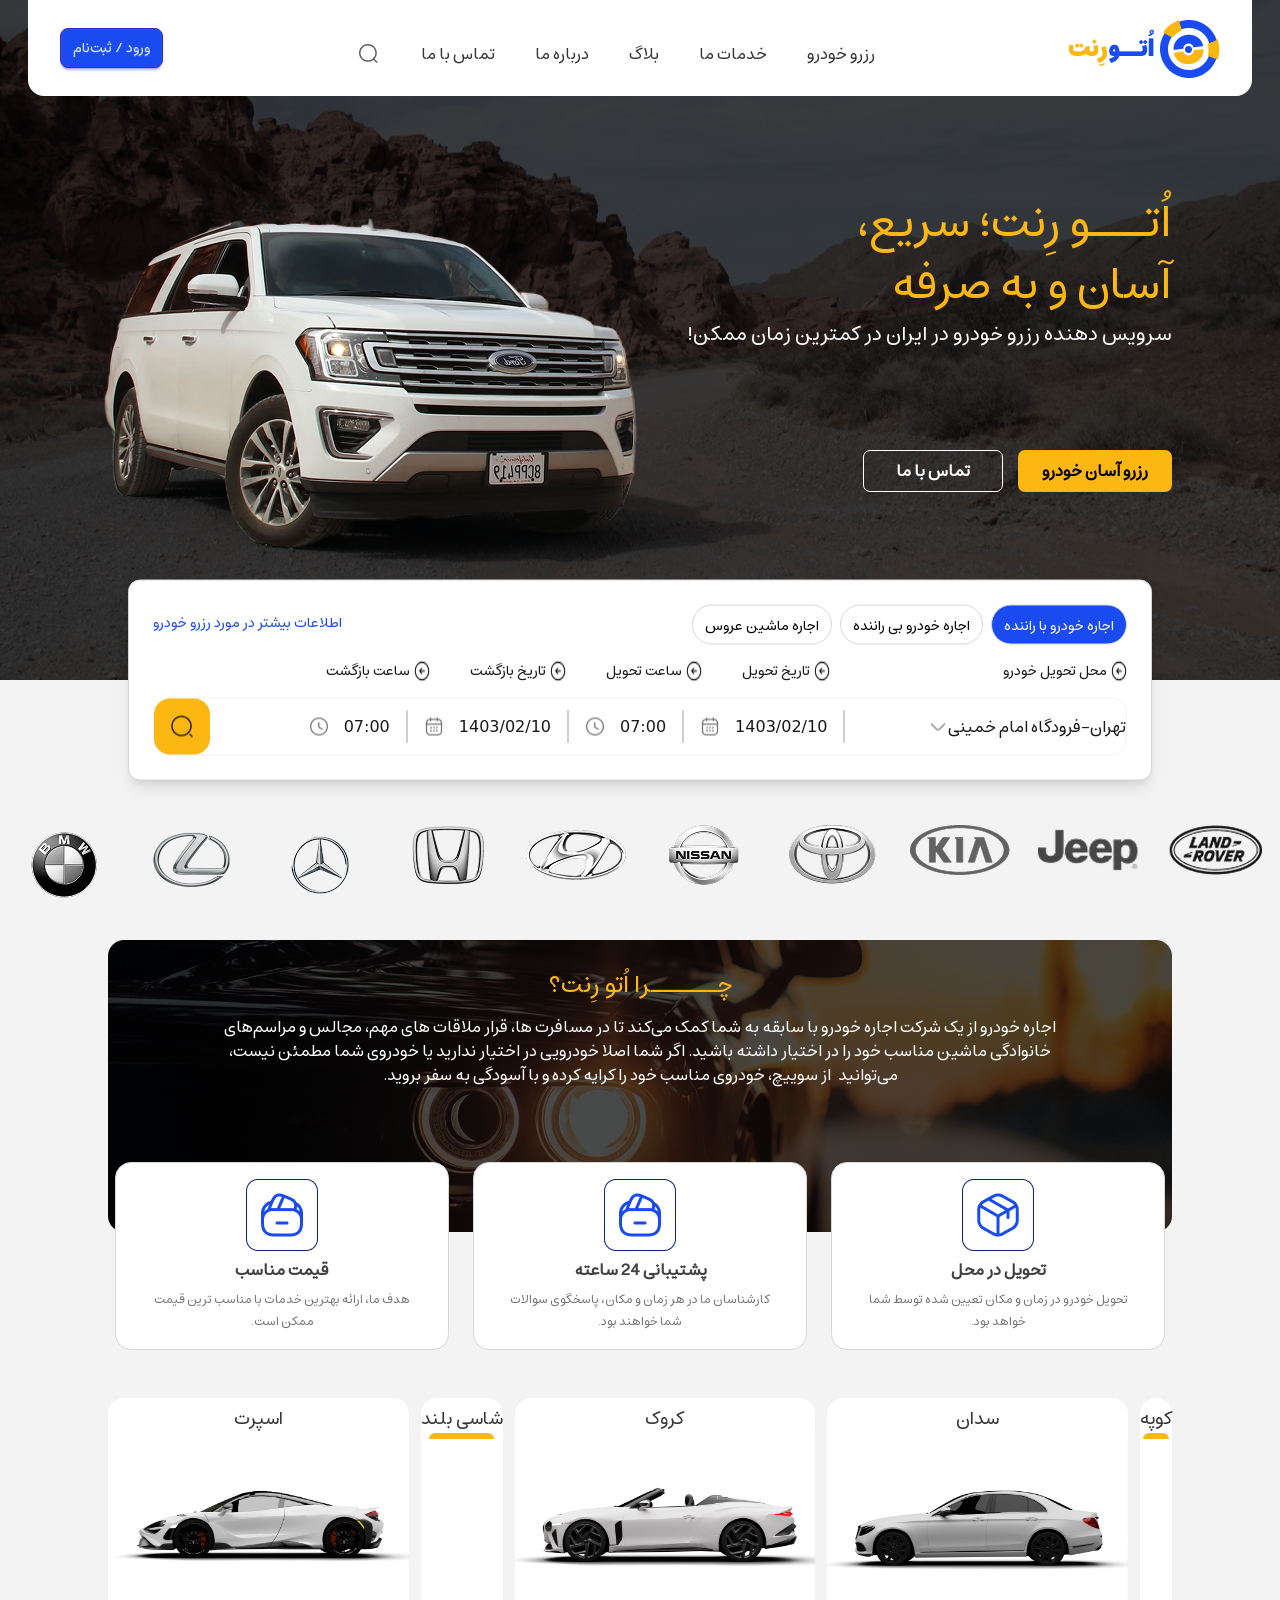
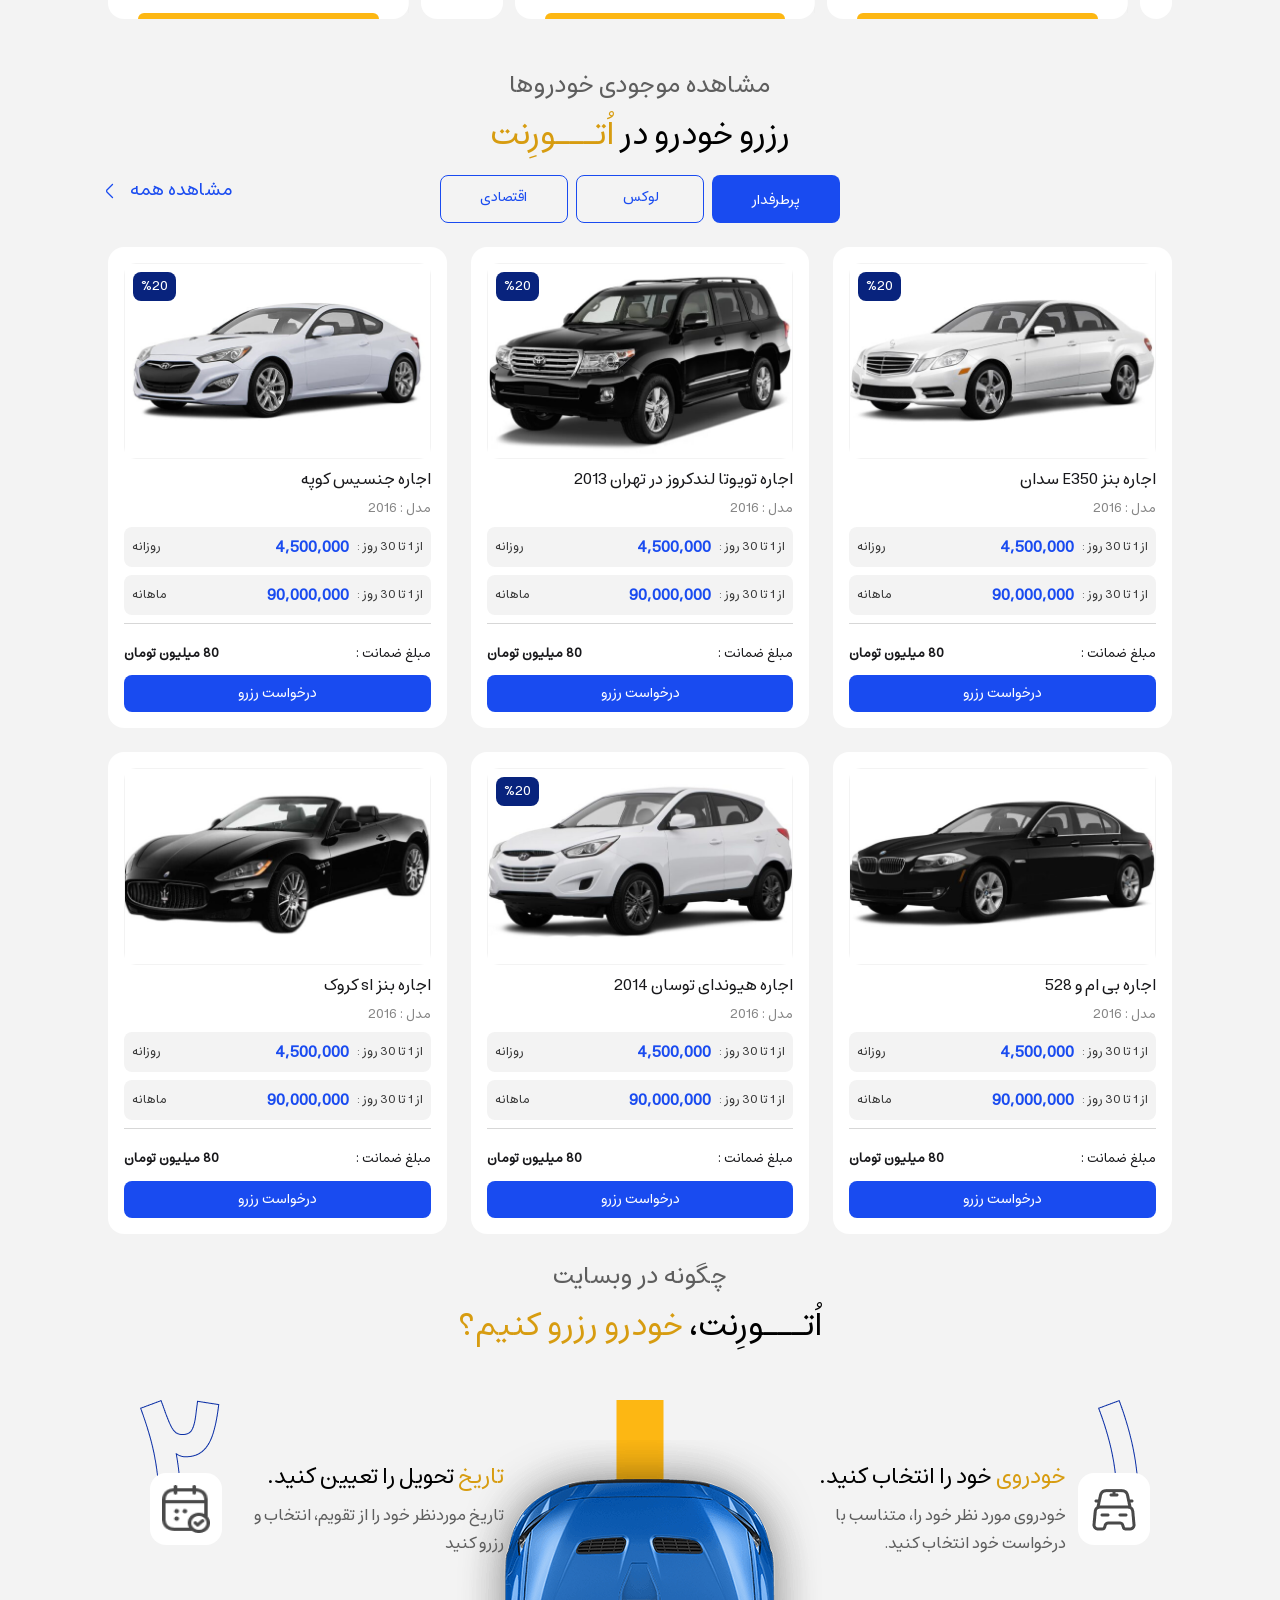
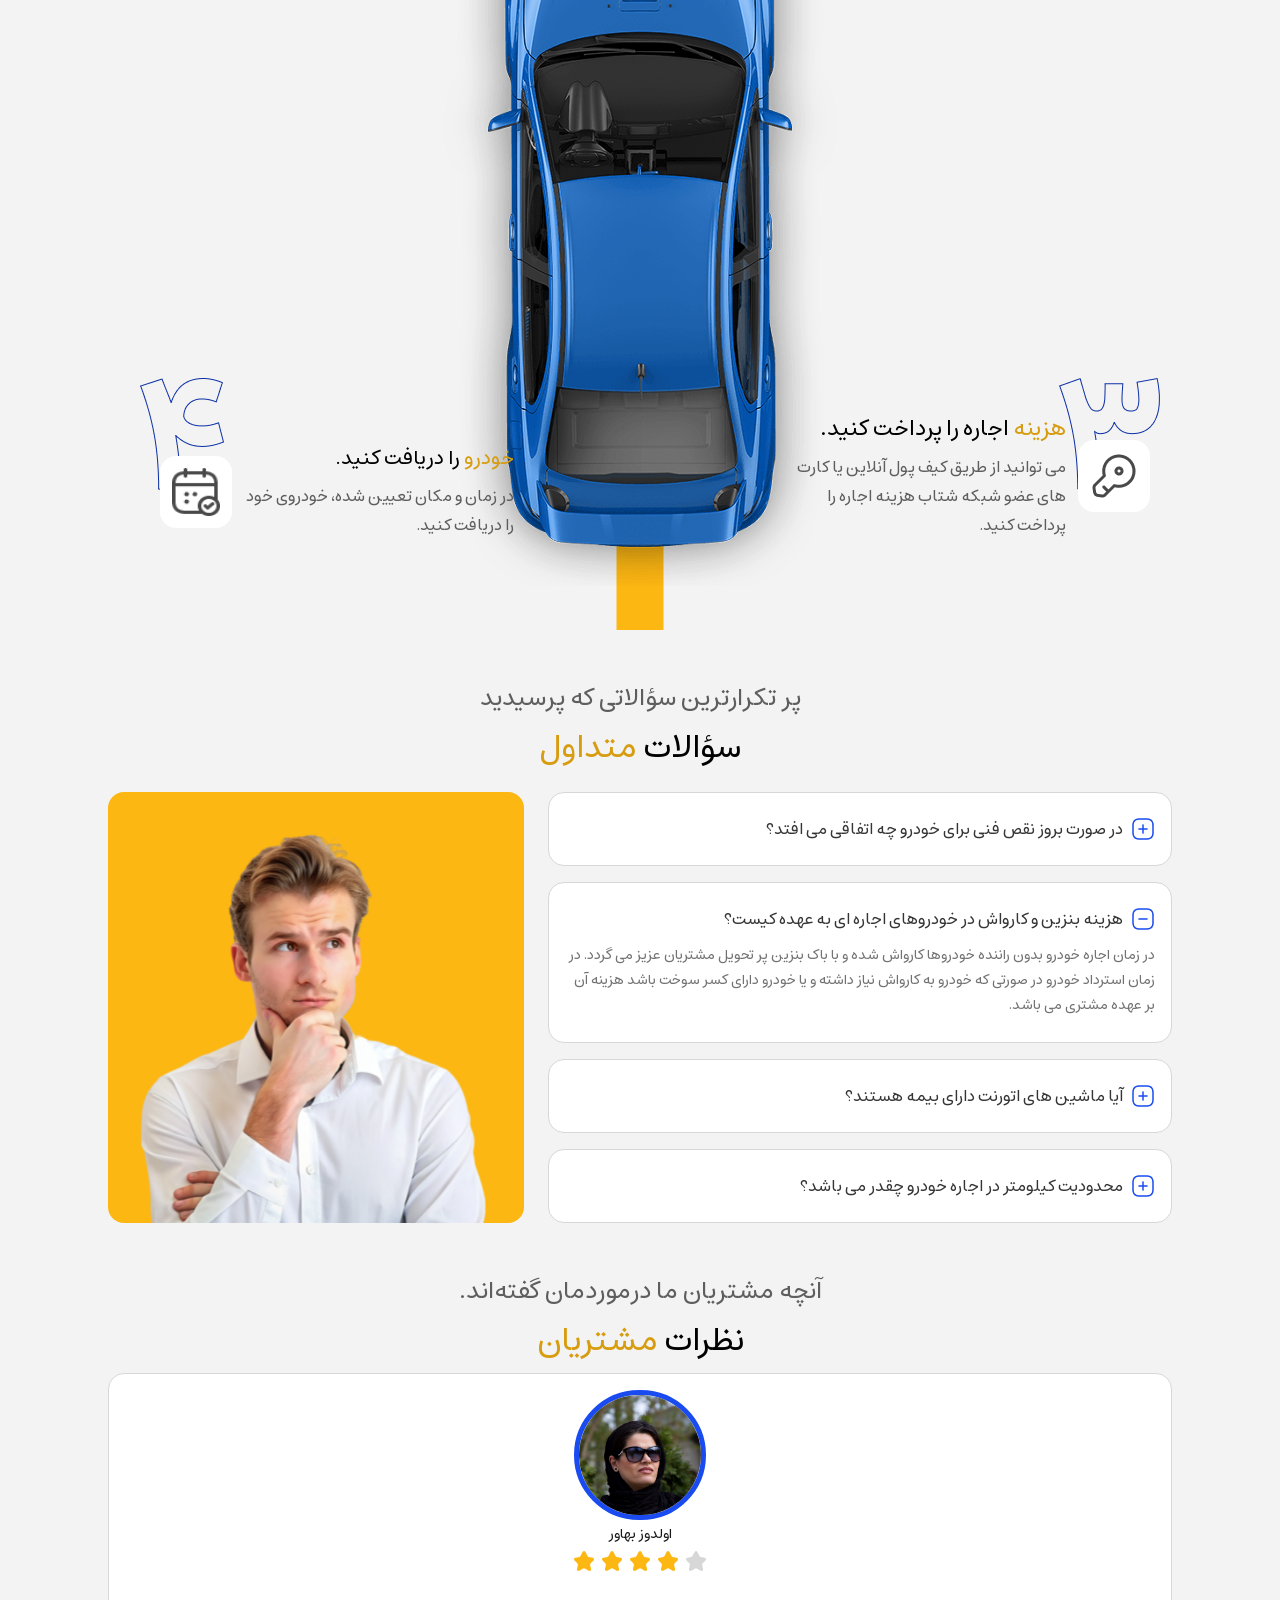
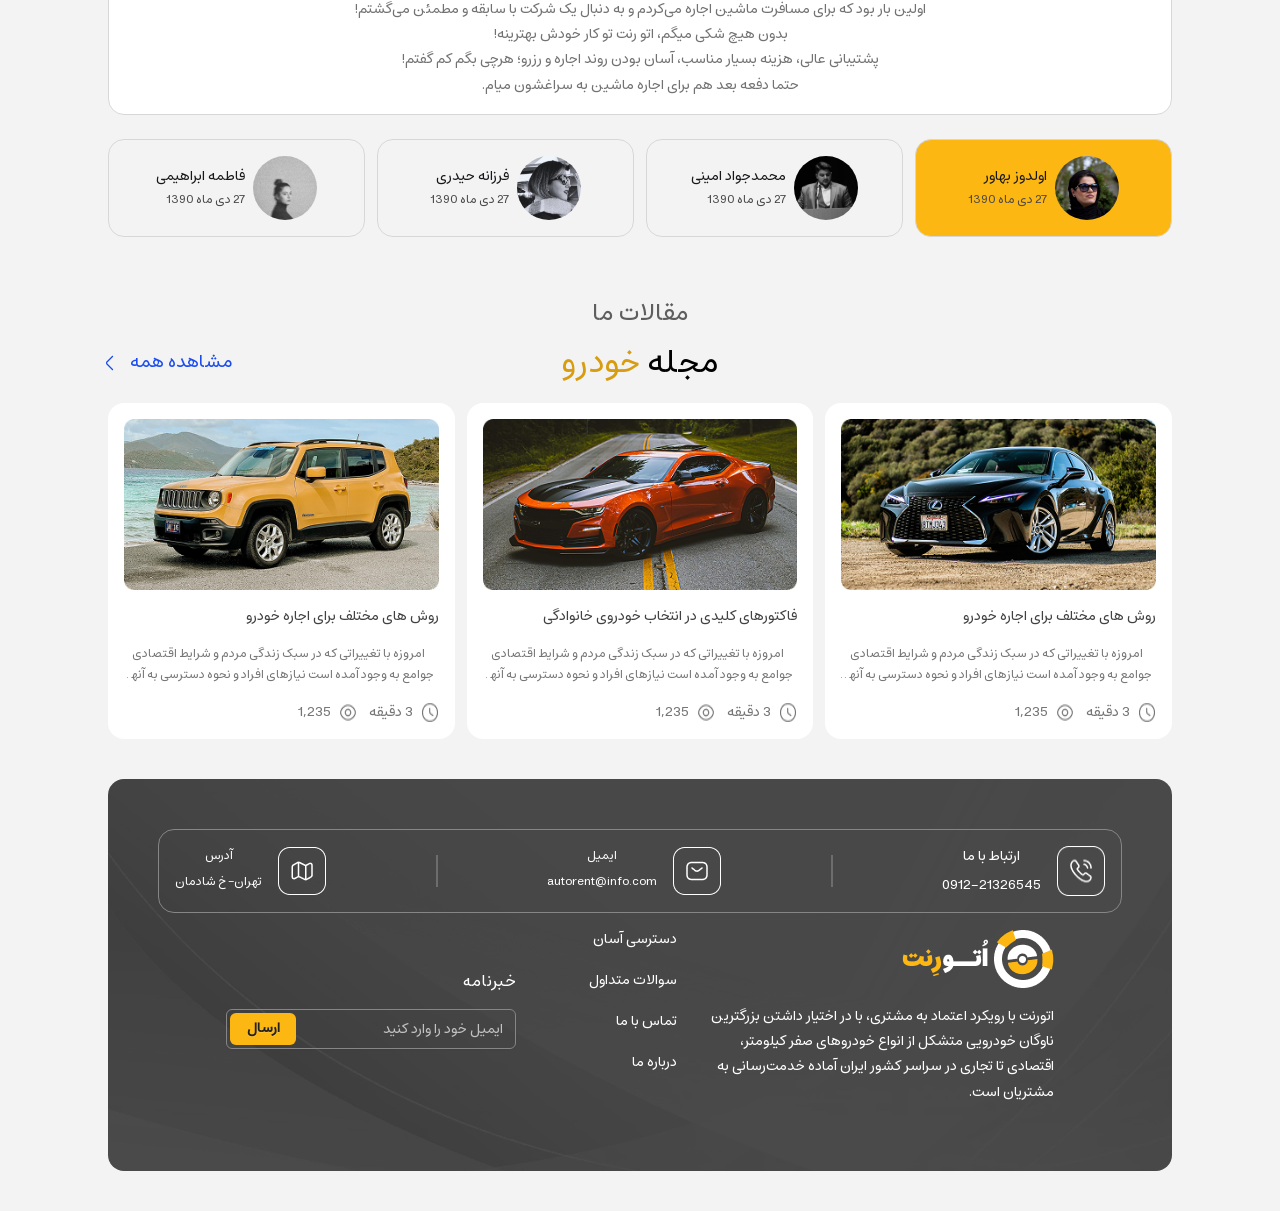
==== commit 953a3dcb: "auto-2" ====
--- a/index.html
+++ b/index.html
@@ -13,10 +13,10 @@
     <div class="wrapper w-full max-w-[1440px] mx-auto">
       <!-- #region banner-header-->
       <div
-        class="bannerHeader w-full h-[680px] bg-[url(/src/images/main-page/main-page.png)] bg-center relative"
+        class="bannerHeader w-full h-[680px] bg-center relative" style="background-image: url(./src/images/main-page/main-page.png);"
       >
         <div
-          class="w-full h-full bg-[url(/src/images/main-page/top-img.png)] bg-center bg-no-repeat absolute bottom-[-30px]"
+          class="w-full h-full bg-center bg-no-repeat absolute bottom-[-30px]" style="background-image: url(./src/images/main-page/top-img.png);"
         ></div>
         <!-- #region header-menu-->
         <div
@@ -395,7 +395,7 @@
       <!-- #region choise-auto-rent-->
       <div class="w-full xl:px-[108px] lg:px-[50px] px-6 box-border mt-5">
         <div
-          class="md:max-w-[1224px] h-[292px] w-full rounded-2xl bg-[url(/src/images/main-page/bg-1.png)] bg-cover relative"
+          class="md:max-w-[1224px] h-[292px] w-full rounded-2xl bg-cover relative" style="background-image: url(./src/images/main-page/bg-1.png);"
         >
           <div>
             <div class="pt-6 pb-2 box-border">
@@ -1508,7 +1508,7 @@
             <!--question-4-->
           </div>
           <div
-            class="w-[40%] bg-[url(/src/images/main-page/question.png)] bg-center rounded-2xl sm:block hidden"
+            class="w-[40%] bg-center rounded-2xl sm:block hidden" style="background-image: url(./src/images/main-page/question.png);"
           ></div>
         </div>
       </div>
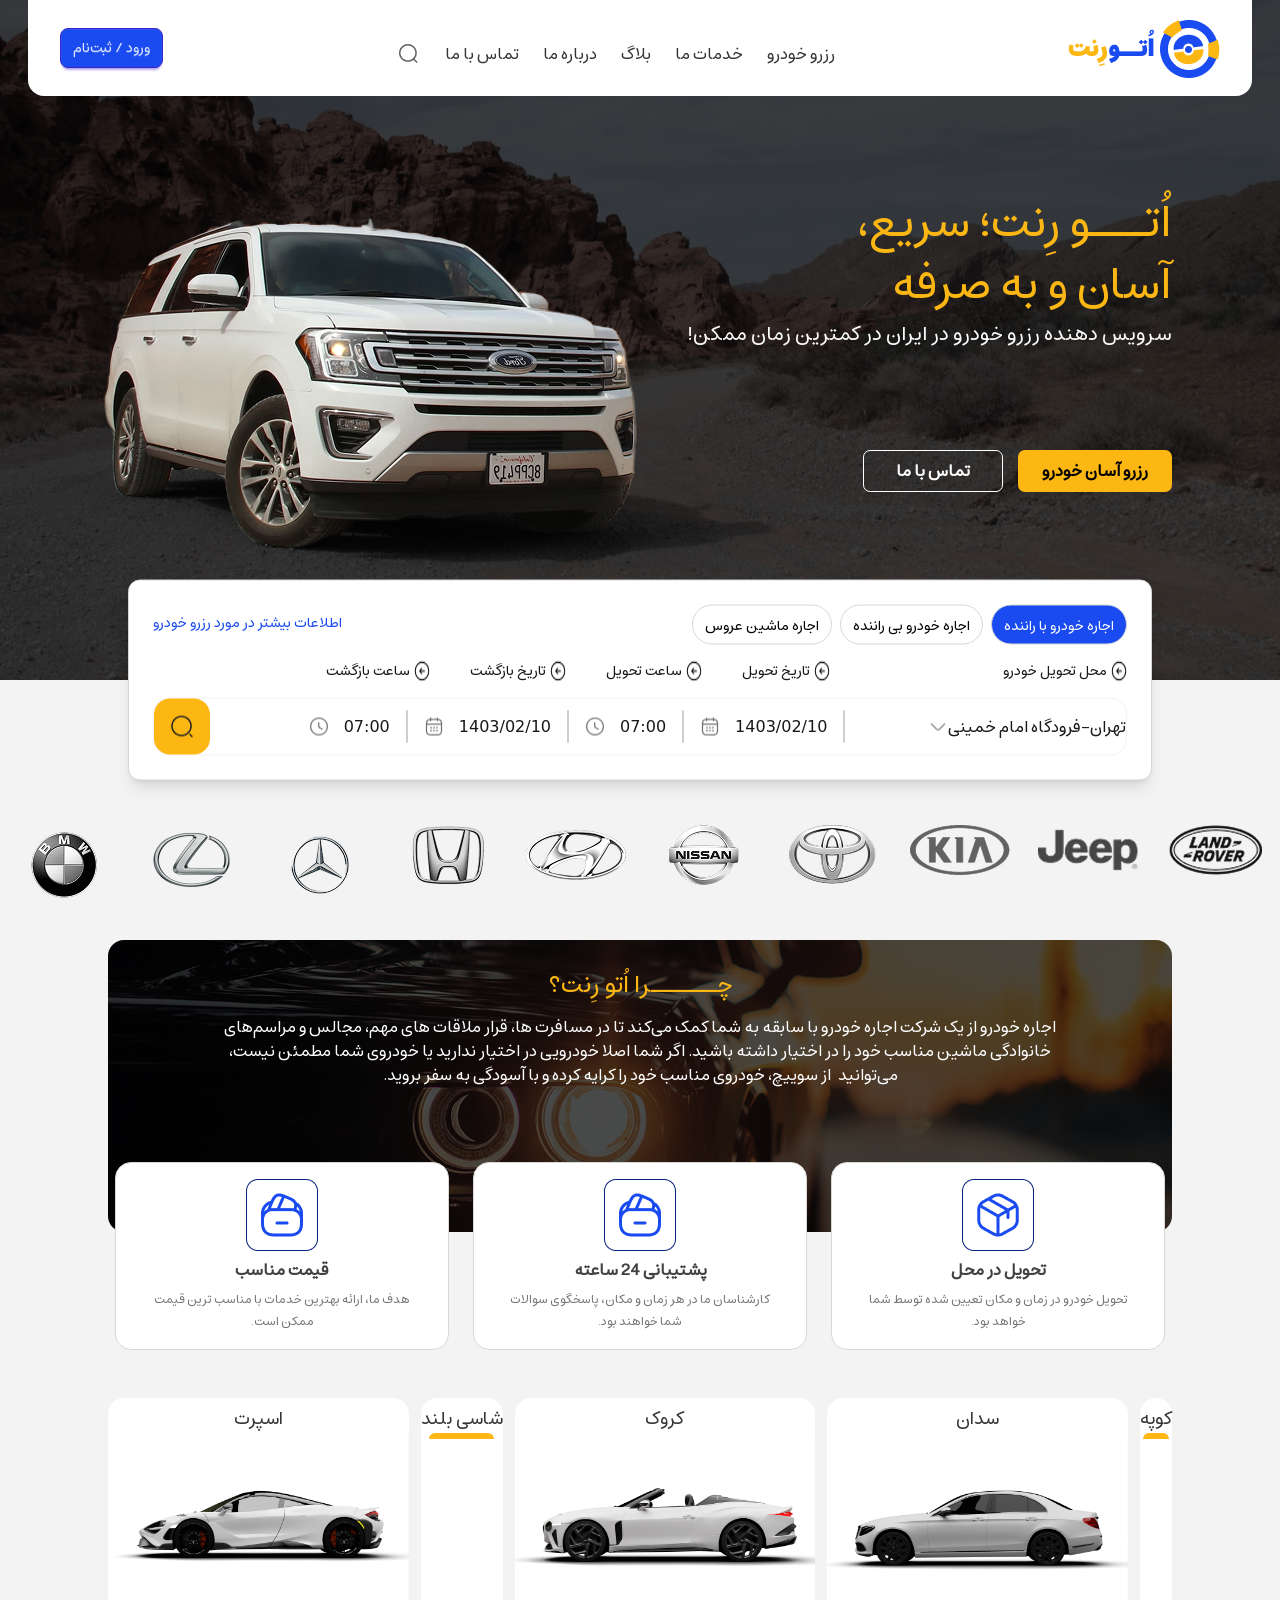
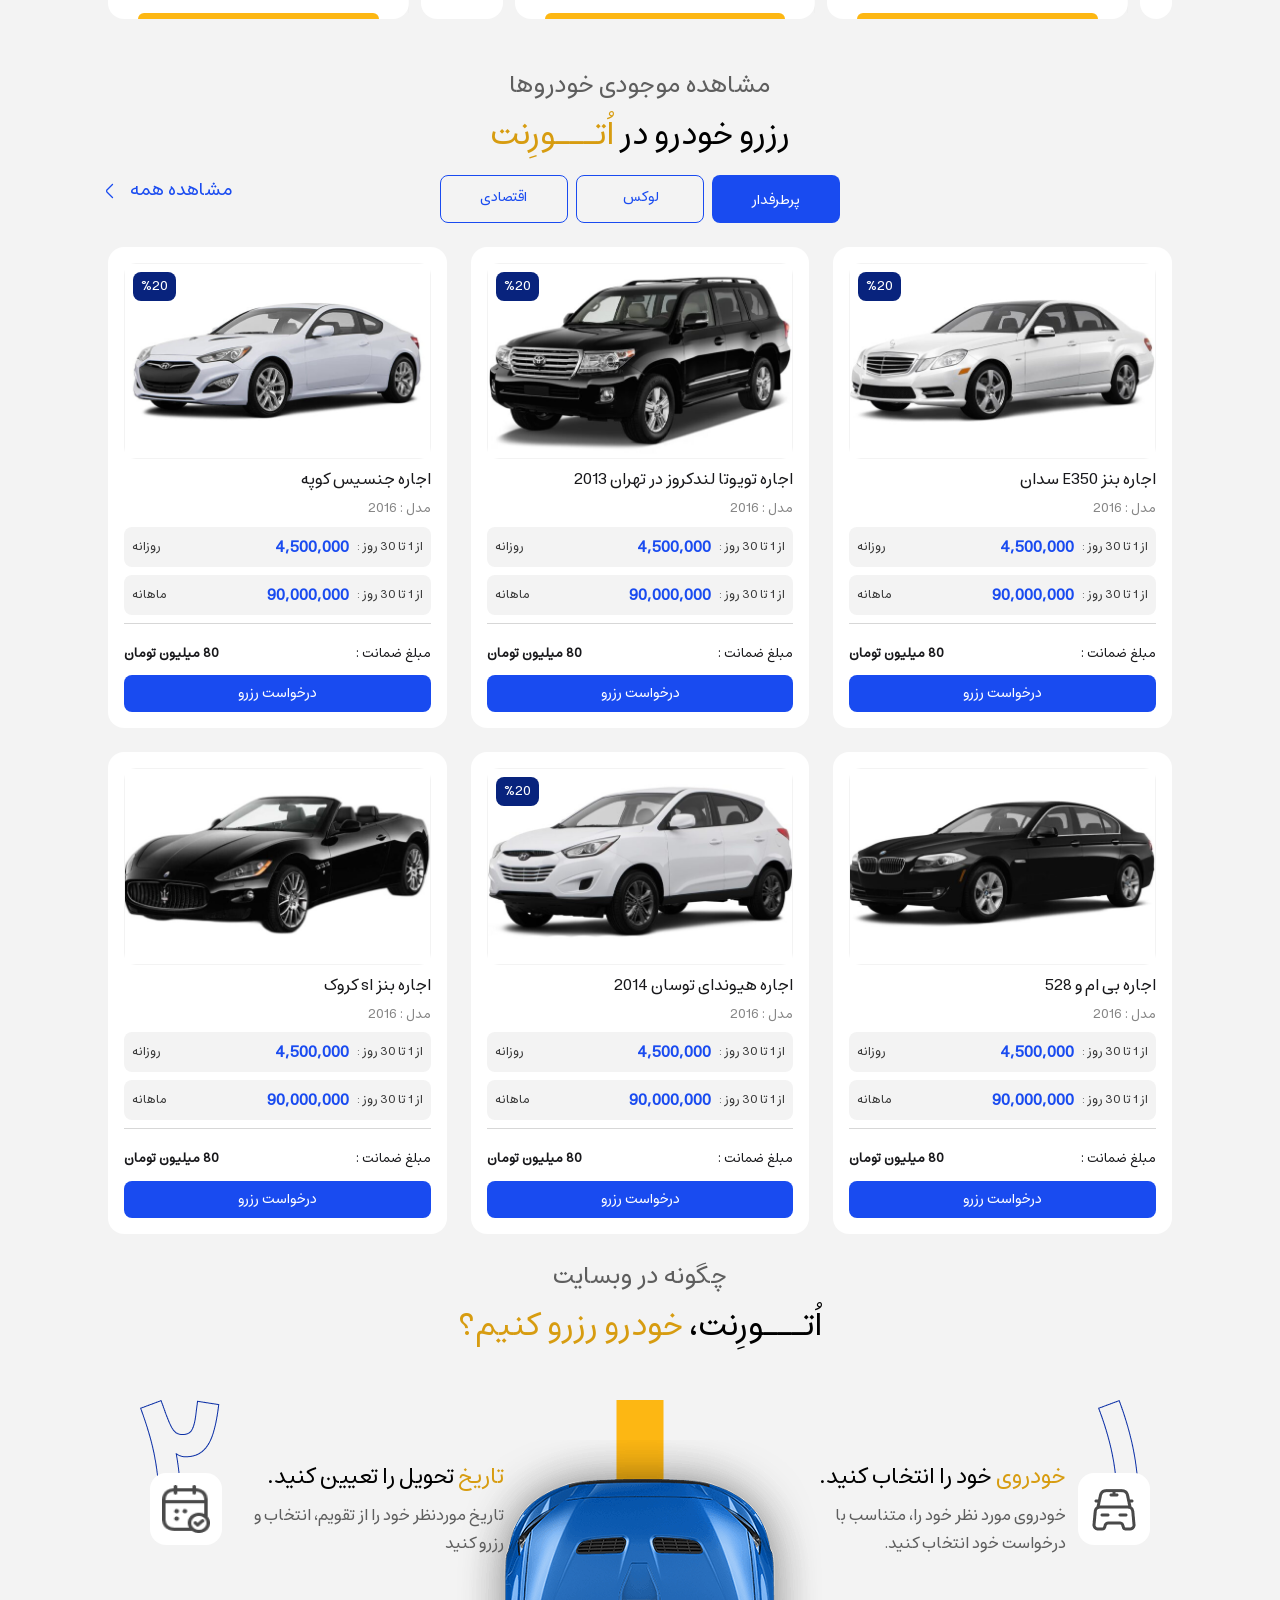
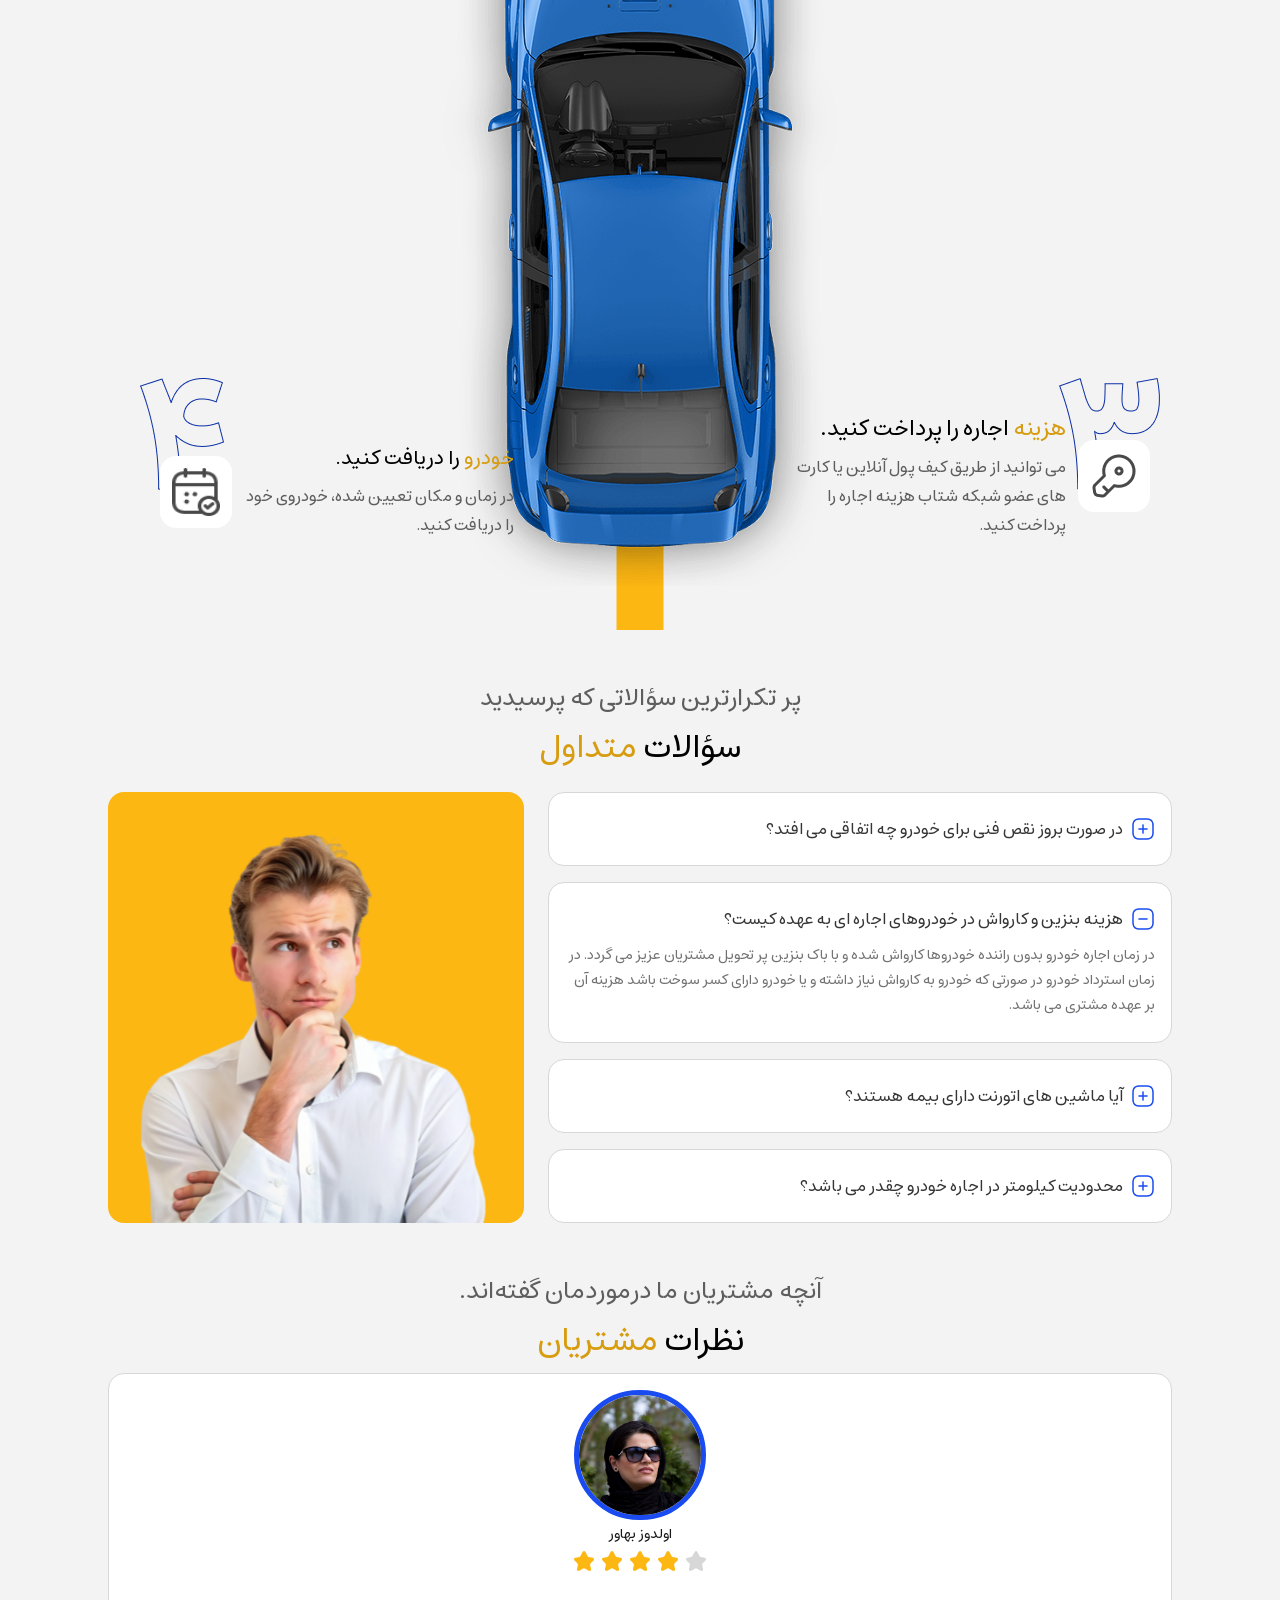
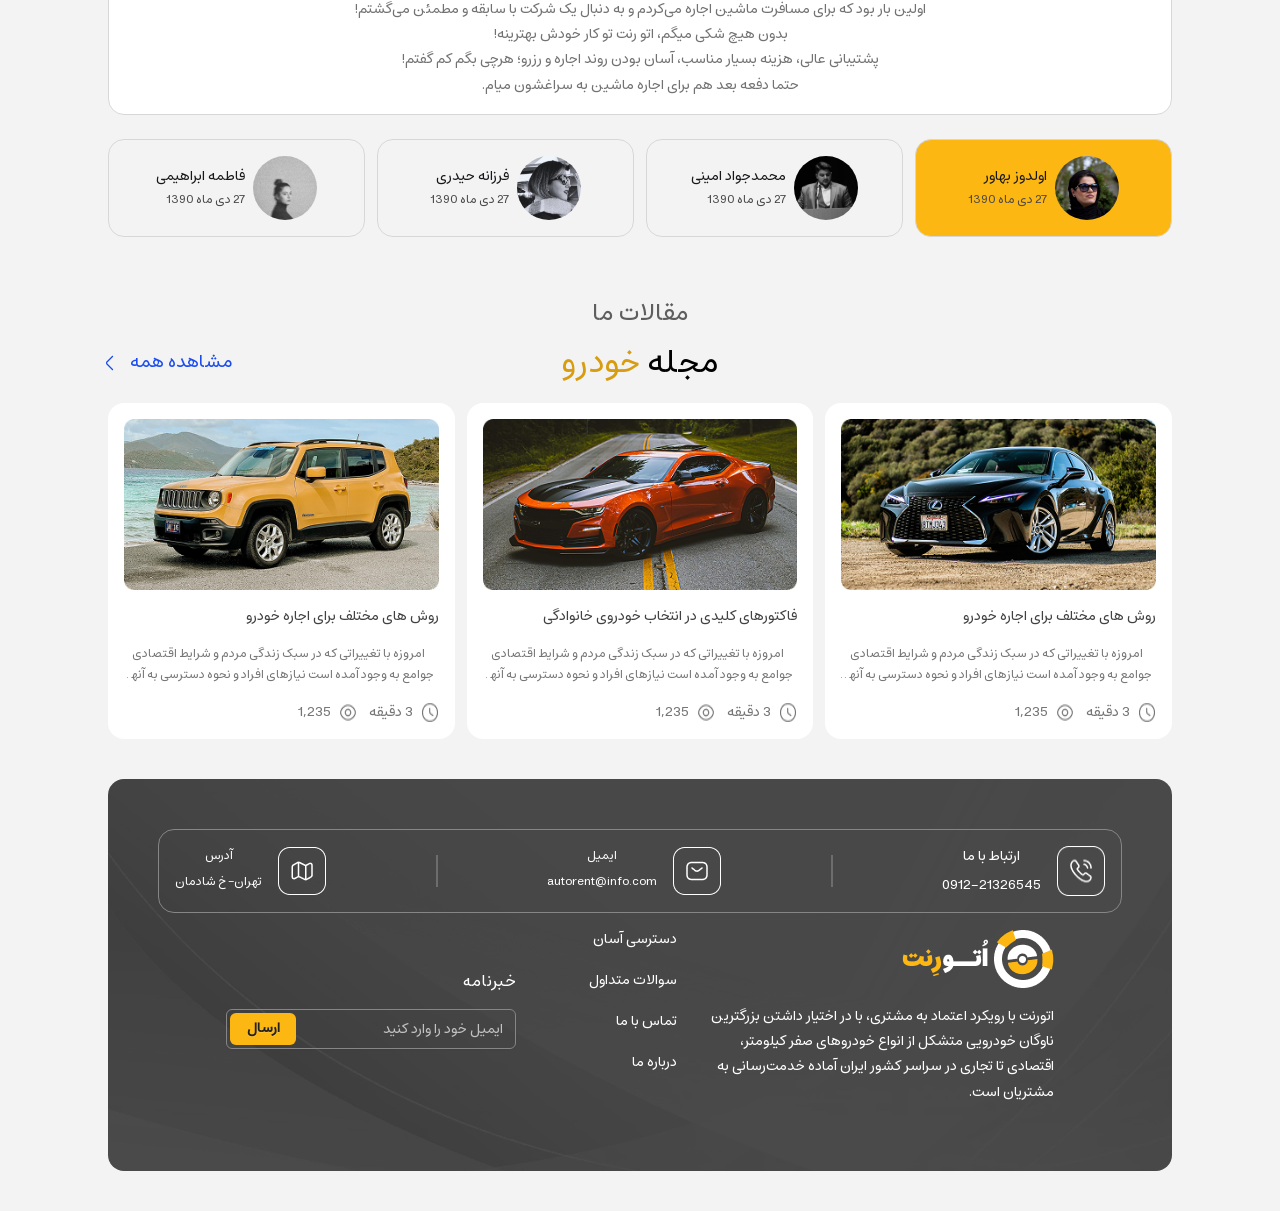
==== commit 495e5dac: "auto-2" ====
--- a/index.html
+++ b/index.html
@@ -13,7 +13,7 @@
     <div class="wrapper w-full max-w-[1440px] mx-auto">
       <!-- #region banner-header-->
       <div
-        class="bannerHeader w-full h-[680px] bg-center relative" style="background-image: url(./src/images/main-page/main-page.png);"
+        class="bannerHeader w-full h-[680px] bg-center relative" style="background-image: url('./src/images/main-page/main-page.png');"
       >
         <div
           class="w-full h-full bg-center bg-no-repeat absolute bottom-[-30px]" style="background-image: url(./src/images/main-page/top-img.png);"
@@ -121,7 +121,7 @@
 
                 <li>
                   <a
-                    href="#"
+                    href="./src/user-account.html"
                     class="font-Es block transition duration-400 hover:bg-[#153fc6] w-full h-10 pt-2"
                     >ورود/ثبت‌نام</a
                   >
@@ -142,7 +142,7 @@
           </div>
           <!-- desktop-menu-->
           <div class="menu lg:w-[507px] w-[450px] h-7 md:block hidden">
-            <nav class="w-full h-full flex justify-center gap-x-10">
+            <nav class="w-full h-full flex justify-center md:gap-x-6">
               <div>
                 <a
                   href="#"
@@ -187,7 +187,7 @@
           </div>
           <div class="login md:block hidden">
             <a
-              href="#"
+              href="./src/user-account.html"
               class="btn btn-primary btn-sm w-fit font-Es md:text-[14px] whitespace-nowrap bg-[#194BF0] h-10 rounded-lg font-normal"
               >ورود / ثبت‌نام</a
             >
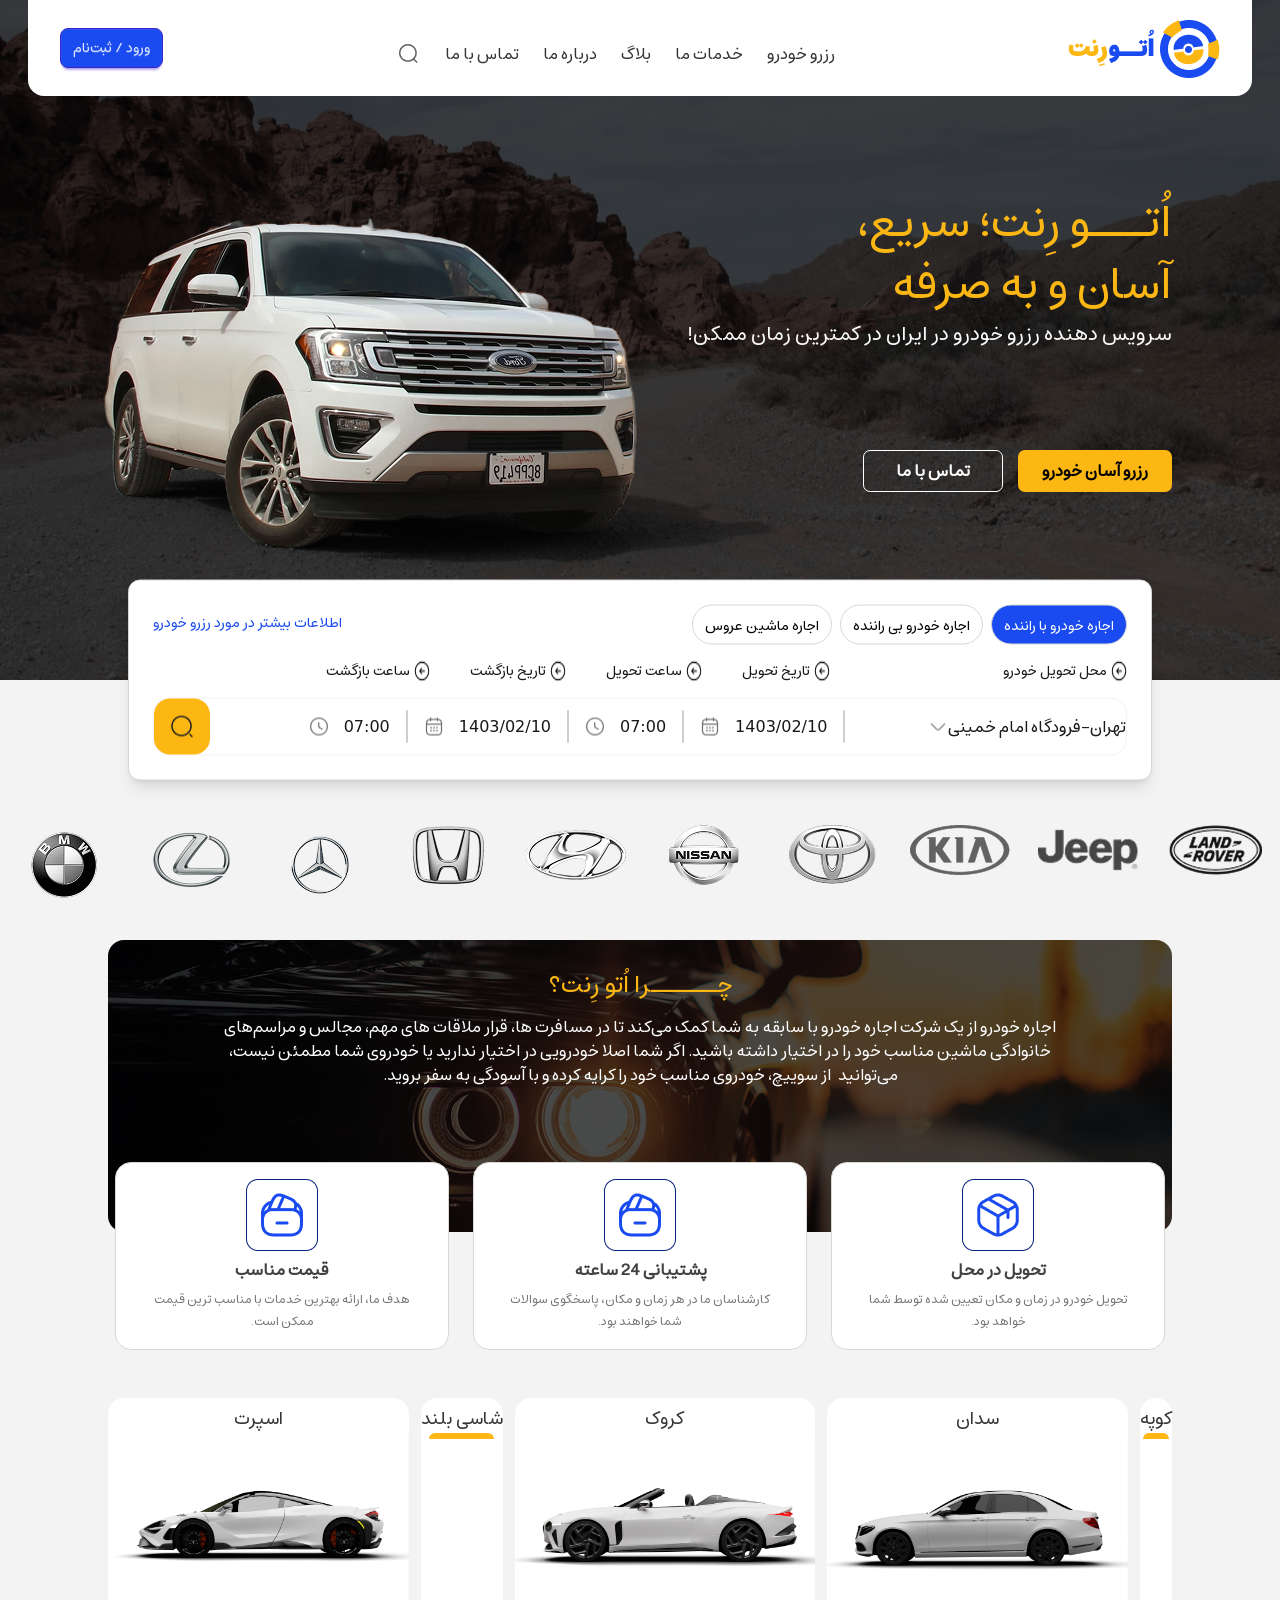
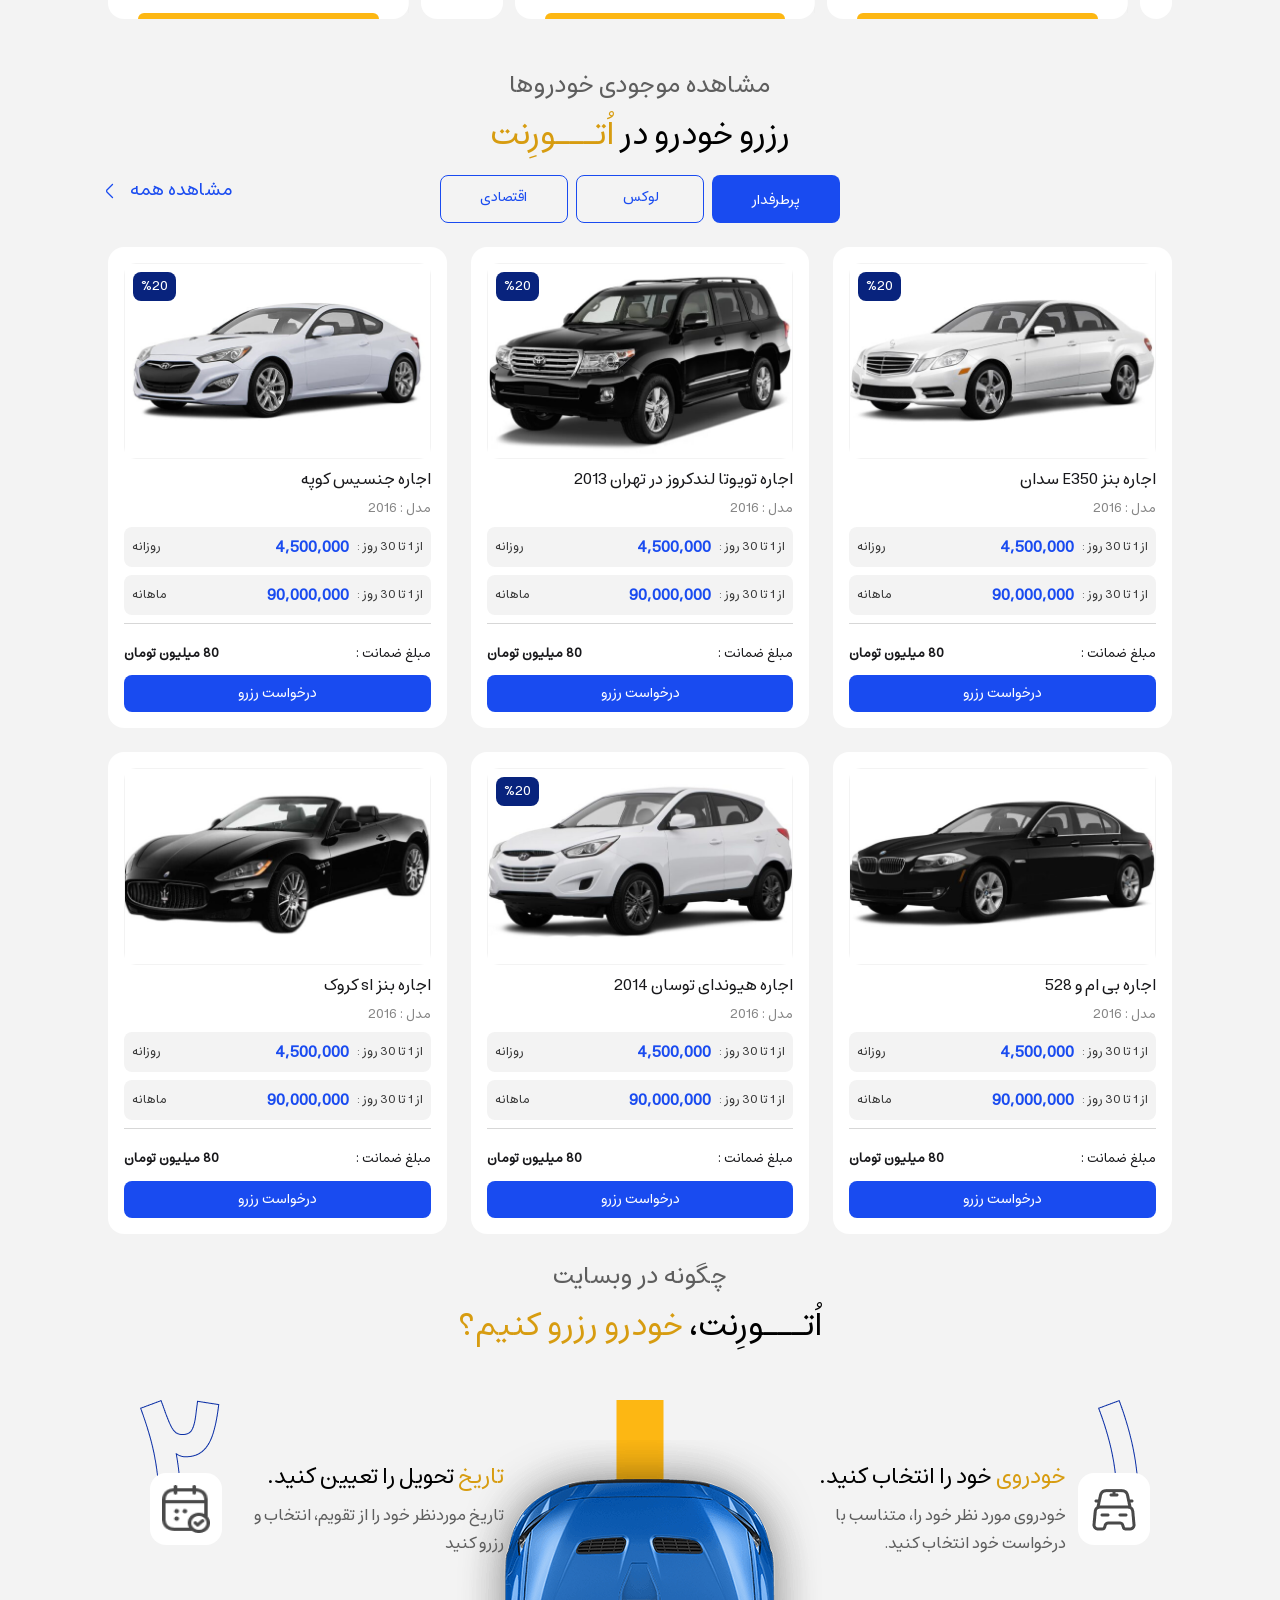
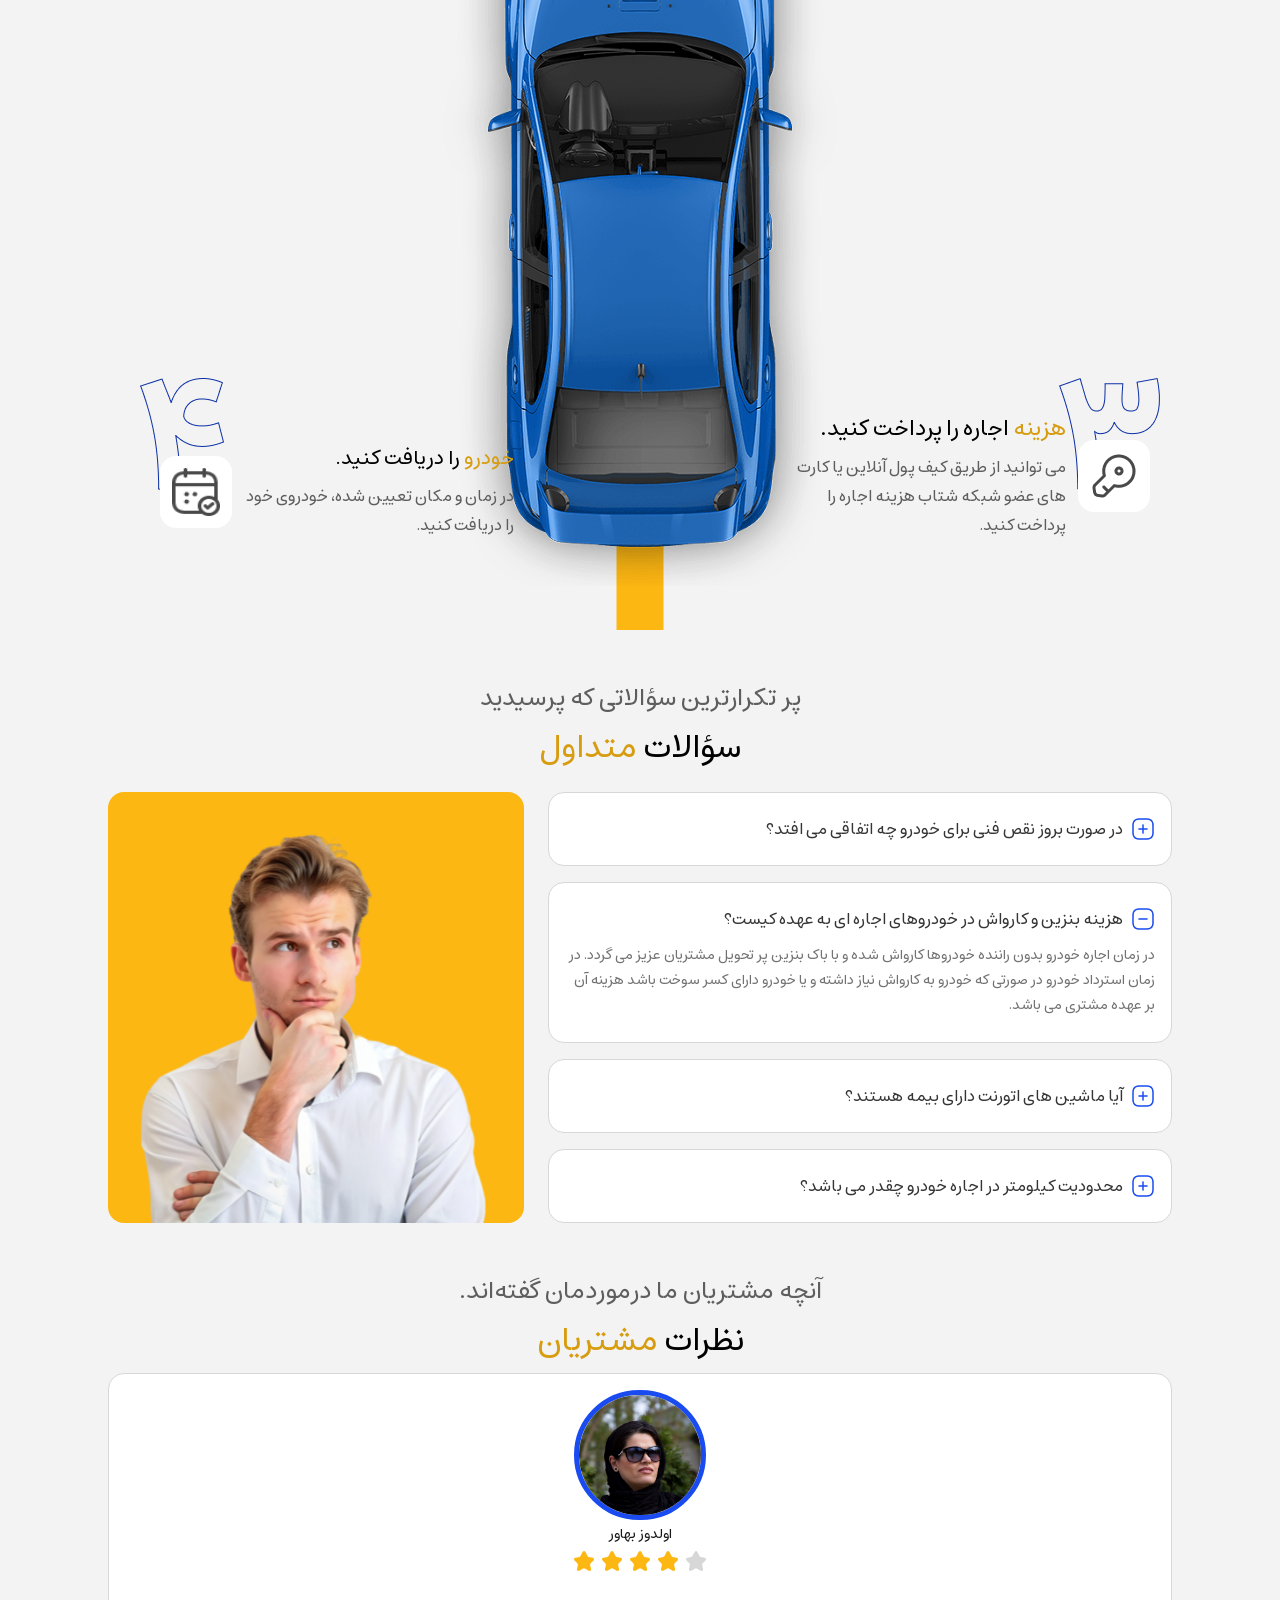
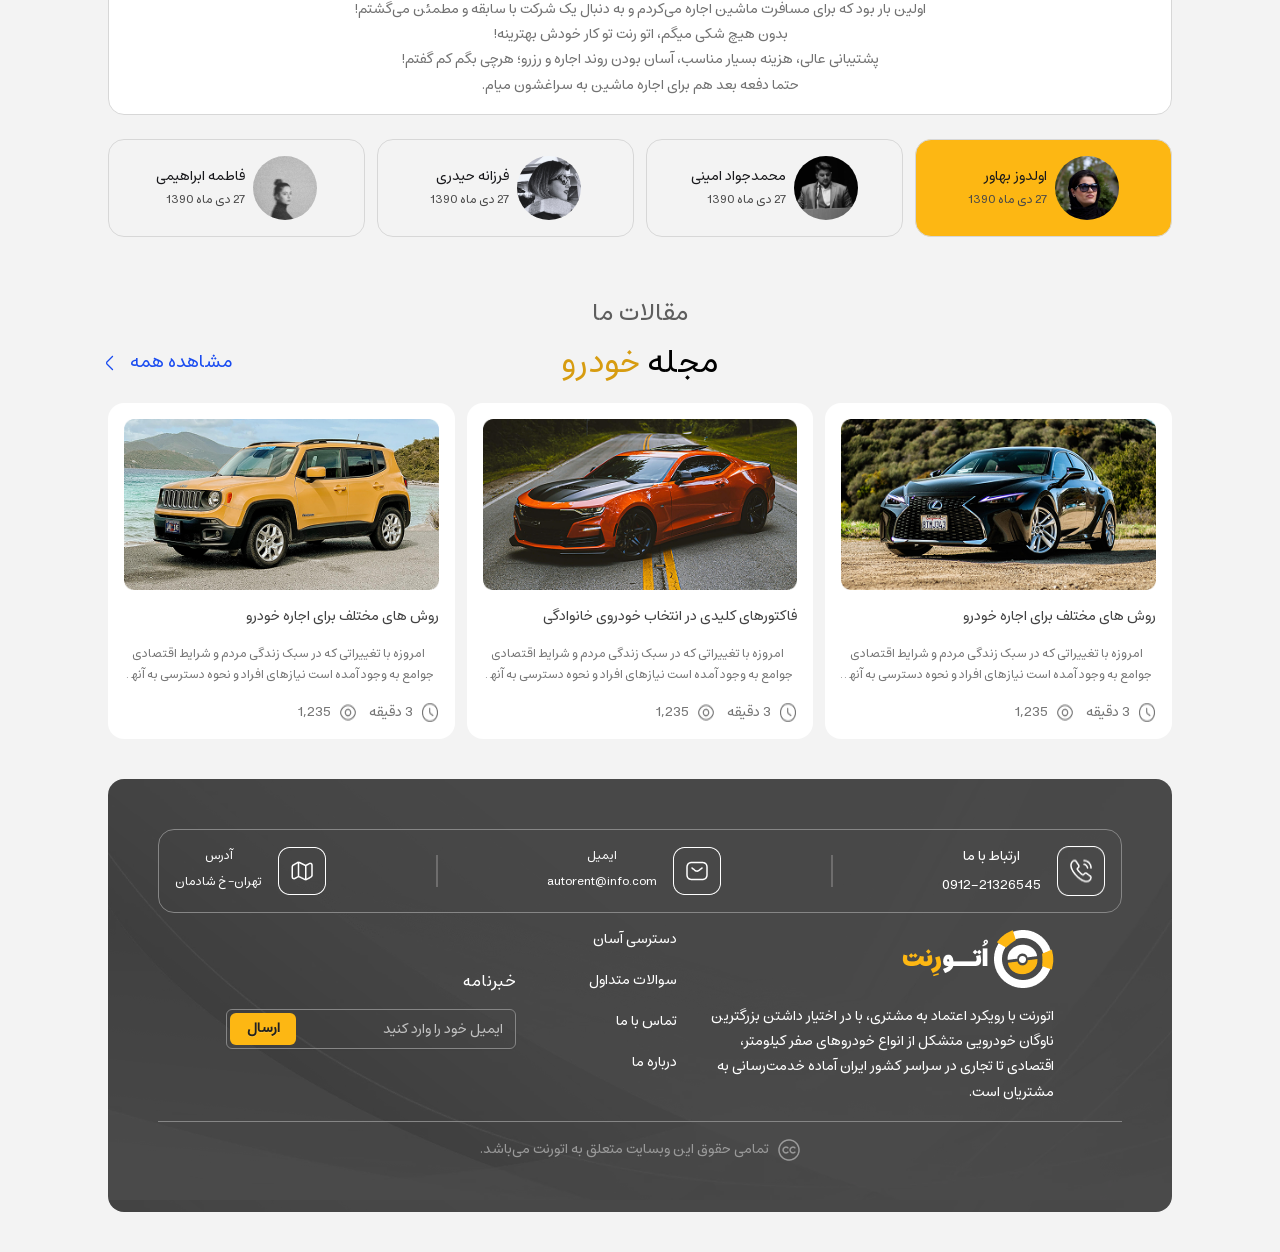
==== commit 197d63c9: "auto-2" ====
--- a/index.html
+++ b/index.html
@@ -1257,7 +1257,9 @@
                   </div>
                 </div>
               </div>
-            </div>
+            </div><div class="swiper-button-next"></div>
+            <div class="swiper-button-prev"></div>
+
             <div class="swiper-pagination"></div>
           </div>
         </div>
@@ -1888,6 +1890,11 @@
               </div>
             </div>
             <!-- Guide bar-->
+
+            <div class="w-full border-t border-[#868686] flex gap-x-2 justify-center items-center pt-4">
+              <img src="./src/images/main-page/copyright.png" alt="">
+              <p class="font-Es text-[14px] text-[#9A9A9A]">تمامی حقوق این وبسایت متعلق به اتورنت می‌باشد.</p>
+            </div>
           </div>
         </div>
       </div>
@@ -1937,6 +1944,10 @@
           el: ".swiper-pagination",
           clickable: true,
         },
+         navigation: {
+          nextEl: ".swiper-button-next",
+          prevEl: ".swiper-button-prev",
+        },
       });
     </script>
     <!--script-->
